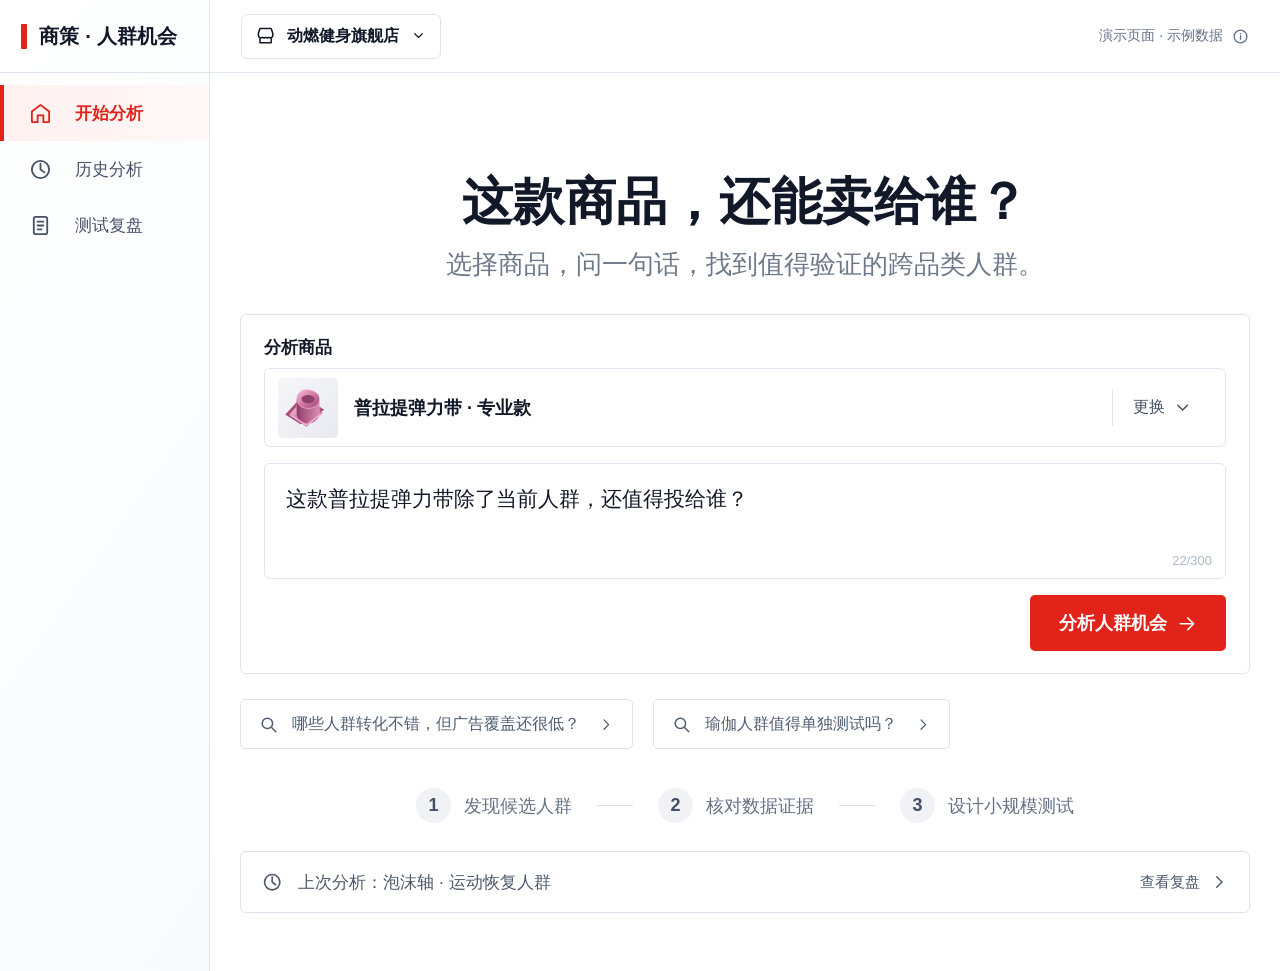
==== index.html @ 0a6a5dc6 "Add standalone Fitness Audience Agent prototype" ====
<!doctype html>
<html lang="zh-CN">
<head>
  <meta charset="UTF-8">
  <meta name="viewport" content="width=device-width, initial-scale=1">
  <title>商策 · 人群机会｜展示原型</title>
  <style>
    :root { --red:#e2231a; --red-soft:#fff0ef; --ink:#111827; --muted:#617086; --line:#dfe5ee; --pale:#f5f8fc; --blue:#1477f8; --side:#fafbfd; }
    * { box-sizing:border-box; }
    body { margin:0; color:var(--ink); background:#fff; font-family:-apple-system,BlinkMacSystemFont,"PingFang SC","Microsoft YaHei","Noto Sans CJK SC",sans-serif; -webkit-font-smoothing:antialiased; }
    button, textarea { font:inherit; }
    button { cursor:pointer; }
    button:focus-visible, textarea:focus-visible, summary:focus-visible { outline:3px solid #8bb7ff; outline-offset:3px; }
    svg { width:1.2em; height:1.2em; fill:none; stroke:currentColor; stroke-width:1.9; stroke-linecap:round; stroke-linejoin:round; flex:none; }
    .app { min-height:100vh; display:grid; grid-template-columns:210px minmax(0,1fr); }
    .sidebar { background:linear-gradient(125deg,#fff 0%,#f8fbfd 95%); border-right:1px solid var(--line); }
    .brand { height:73px; padding:23px 21px; display:flex; align-items:center; gap:12px; font-weight:800; font-size:20px; letter-spacing:.01em; border-bottom:1px solid var(--line); white-space:nowrap; }
    .brand::before { content:""; width:6px; height:25px; border-radius:1px; background:var(--red); }
    .side-nav { padding-top:12px; }
    .nav-item { width:100%; height:56px; padding:0 29px; border:0; background:transparent; color:#465268; display:flex; align-items:center; gap:23px; text-align:left; font-size:17px; }
    .nav-item:hover { background:#f4f6fa; }
    .nav-item.active { color:var(--red); background:linear-gradient(90deg,#fff1f0,#fff8f8); border-left:4px solid var(--red); padding-left:25px; font-weight:700; }
    .nav-item svg { width:23px; height:23px; }
    .workspace { min-width:0; }
    .topbar { height:73px; border-bottom:1px solid var(--line); display:flex; align-items:center; justify-content:space-between; padding:0 31px; gap:16px; }
    .store { min-height:45px; padding:0 14px; border:1px solid var(--line); border-radius:6px; display:flex; align-items:center; gap:12px; font-weight:650; background:#fff; white-space:nowrap; }
    .store svg:last-child { width:15px; }
    .demo-label { color:#657287; font-size:14px; white-space:nowrap; display:flex; align-items:center; gap:9px; }
    .demo-label svg { width:17px; height:17px; }
    .main { max-width:1283px; margin:auto; padding:0 30px 28px; }
    .entry { max-width:1072px; margin:0 auto; padding-top:98px; }
    .entry-title { margin:0; text-align:center; font-size:clamp(38px,4vw,64px); line-height:1.2; letter-spacing:.01em; font-weight:800; }
    .entry-subtitle { text-align:center; font-size:clamp(18px,2vw,28px); color:#6d7889; margin:15px 0 32px; }
    .ask-card, .panel, .question-bar, .summary, .history-row { border:1px solid var(--line); border-radius:6px; background:#fff; box-shadow:0 0 0 1px rgba(246,248,251,.35); }
    .ask-card { padding:21px 23px 22px; }
    .field-label { font-size:17px; font-weight:700; display:block; margin-bottom:9px; }
    .product-row { min-height:79px; padding:8px 13px; display:flex; align-items:center; gap:16px; border:1px solid var(--line); border-radius:6px; font-size:18px; font-weight:700; }
    .product-thumb { display:grid; place-items:center; width:60px; height:60px; border-radius:5px; background:linear-gradient(140deg,#f7f7fa,#e7e9ee); flex:none; overflow:hidden; }
    .product-thumb svg { width:52px; height:52px; stroke:none; }
    .product-row .product-name { flex:1; }
    .change-product { color:#465266; border:0; border-left:1px solid var(--line); background:#fff; min-width:100px; height:37px; display:flex; align-items:center; justify-content:center; gap:8px; font-size:16px; font-weight:500; }
    .question-wrap { margin-top:16px; border:1px solid var(--line); border-radius:6px; height:116px; position:relative; }
    .question { width:100%; height:100%; padding:19px 21px 32px; resize:none; border:0; background:transparent; outline:0; color:var(--ink); font-size:21px; line-height:1.5; }
    .question-count { position:absolute; right:13px; bottom:10px; color:#aeb9c7; font-size:13px; }
    .ask-actions { display:flex; justify-content:flex-end; margin-top:16px; }
    .primary { min-height:56px; padding:0 29px; border:0; border-radius:5px; color:#fff; background:var(--red); font-size:18px; font-weight:700; display:inline-flex; align-items:center; justify-content:center; gap:10px; }
    .primary:hover { background:#c91d15; }
    .primary svg { width:20px; }
    .suggestions { display:flex; gap:20px; margin-top:25px; flex-wrap:wrap; }
    .suggestion { min-height:50px; padding:0 18px; border:1px solid var(--line); border-radius:5px; background:#fff; display:inline-flex; align-items:center; gap:14px; color:#4f5d72; font-size:16px; }
    .suggestion:hover, .text-link:hover { color:var(--red); }
    .suggestion svg:last-child { margin-left:4px; width:16px; }
    .steps { margin:39px auto 28px; display:flex; justify-content:center; align-items:center; gap:25px; color:#657184; font-size:18px; }
    .step { display:flex; align-items:center; gap:13px; white-space:nowrap; }
    .step span { display:grid; place-items:center; width:35px; height:35px; border-radius:50%; background:#f0f2f6; color:#445065; font-weight:700; }
    .step-line { width:36px; height:1px; background:#dce2eb; }
    .history-row { width:100%; min-height:62px; padding:0 21px; display:flex; align-items:center; gap:16px; color:#4d596a; font-size:17px; text-align:left; }
    .history-row .history-end { margin-left:auto; display:flex; align-items:center; gap:10px; font-size:15px; }
    .history-row:hover { border-color:#b9c7da; }
    .notice { margin:12px 0 0; color:#778294; font-size:13px; min-height:18px; }
    .result { padding-top:25px; }
    .breadcrumb { color:#687489; font-size:16px; margin-bottom:18px; }
    .breadcrumb strong { color:#273244; font-weight:650; }
    .question-bar { padding:8px 14px; min-height:71px; display:flex; align-items:center; gap:17px; font-size:18px; }
    .question-bar .product-thumb { width:58px; height:54px; }
    .question-bar .bar-text { flex:1; }
    .text-link { color:var(--blue); border:0; background:none; padding:0; font-size:16px; white-space:nowrap; }
    .question-bar .text-link { border-left:1px solid var(--line); padding:8px 16px 8px 30px; }
    .summary { margin-top:20px; padding:21px 22px 17px; }
    .pill { display:inline-block; padding:5px 11px; border-radius:7px; background:#f2f7fa; color:#1596be; font-size:15px; font-weight:700; }
    .summary h1 { font-size:47px; margin:13px 0 6px; line-height:1.25; letter-spacing:.01em; }
    .summary-lead { margin:0; color:#66748a; font-size:23px; line-height:1.5; }
    .metrics { display:grid; grid-template-columns:repeat(4,1fr); margin:22px 0 14px; }
    .metric { text-align:center; border-right:1px solid var(--line); }
    .metric:last-child { border-right:0; }
    .metric-label { color:#657389; font-size:16px; }
    .metric-value { margin-top:3px; font-size:35px; font-weight:750; line-height:1.28; }
    .data-foot { margin:0; color:#778497; font-size:15px; }
    .tabs { display:flex; gap:13px; border-bottom:1px solid var(--line); margin-top:18px; overflow-x:auto; }
    .tab { min-width:117px; border:0; border-bottom:2px solid transparent; background:transparent; padding:14px 18px 12px; color:#566378; font-size:17px; white-space:nowrap; }
    .tab[aria-selected="true"] { color:var(--red); border-bottom-color:var(--red); font-weight:700; }
    .tab:hover { color:var(--red); }
    .tab-content { padding-top:21px; }
    .evidence-grid { display:grid; grid-template-columns:minmax(0,1.8fr) minmax(320px,1fr); gap:14px; }
    .panel { padding:19px 22px; }
    .panel h2 { font-size:22px; margin:0 0 13px; line-height:1.3; }
    .evidence-list { margin:0; padding:0; list-style:none; }
    .evidence-list li { display:grid; grid-template-columns:37px minmax(0,1fr) auto; align-items:center; gap:17px; min-height:55px; border-bottom:1px solid var(--line); font-size:16px; }
    .evidence-list li:last-child { border-bottom:0; }
    .evidence-list li .num { width:34px; height:34px; border-radius:50%; background:#eef1f6; display:grid; place-items:center; font-weight:650; }
    .evidence-list li .source { color:#66748a; font-size:14px; white-space:nowrap; }
    .evidence-list strong { font-weight:750; }
    .details { margin-top:7px; }
    .details summary { width:max-content; color:var(--blue); cursor:pointer; font-size:15px; list-style:none; }
    .details summary::-webkit-details-marker { display:none; }
    .details p { margin:10px 0 0; color:#66748a; font-size:14px; line-height:1.6; }
    .next-title { font-size:19px; font-weight:750; margin:7px 0 8px; }
    .next-meta { color:#647086; margin:0 0 18px; font-size:16px; }
    .note { color:#728095; display:flex; align-items:flex-start; gap:10px; font-size:14px; line-height:1.5; }
    .note svg { width:18px; height:18px; margin-top:1px; }
    .next .primary { width:100%; min-height:54px; margin-top:17px; font-size:17px; }
    .bottom-link { margin-top:18px; width:100%; padding:0 22px; min-height:55px; border:1px solid var(--line); border-radius:5px; background:#fff; display:flex; align-items:center; gap:16px; font-size:16px; color:#3c485b; text-align:left; }
    .bottom-link .text-link { margin-left:auto; }
    .relation-panel { padding:19px 22px 22px; }
    .relation-panel h2 { margin-bottom:8px; }
    .relation-map { display:grid; grid-template-columns:1fr 64px 1.04fr 74px 1fr 1.05fr; align-items:center; gap:0; min-height:257px; }
    .node { min-height:72px; padding:12px; background:linear-gradient(145deg,#f5f8fd,#eef2f8); border:1px solid #e1e7f0; border-radius:8px; display:flex; align-items:center; justify-content:center; gap:13px; text-align:center; font-size:17px; font-weight:700; white-space:nowrap; }
    .node .product-thumb { width:45px; height:45px; }
    .node .product-thumb svg { width:40px; height:40px; }
    .node svg { width:27px; height:27px; }
    .connector { height:2px; background:#c6cfdd; }
    .branch-lines { width:100%; height:210px; overflow:visible; }
    .branch-lines path { fill:none; stroke:#bfc9d8; stroke-width:1.8; }
    .branch-lines path.highlight { stroke:var(--red); stroke-width:2.4; }
    .interest-stack { display:grid; gap:16px; }
    .interest-stack .node { min-height:68px; }
    .interest-stack .node.highlight { background:#fff0ef; color:#bd1c18; border-color:#ffd3d0; }
    .interest-detail { align-self:start; margin:8px 0 0 23px; border:1px solid #ffb5b0; color:#222c3b; border-radius:7px; padding:12px 15px; line-height:1.5; font-size:15px; }
    .interest-detail strong { color:var(--red); }
    .relation-bottom { display:flex; justify-content:space-between; align-items:end; gap:20px; flex-wrap:wrap; }
    .relation-bottom .note { margin-bottom:12px; }
    .relation-bottom .data-foot { white-space:nowrap; }
    .comparison-panel h2 { font-size:24px; margin-bottom:5px; }
    .comparison-intro { color:#66748a; margin:0 0 17px; font-size:16px; }
    .scroll-hint { display:none; }
    .table-scroll { overflow-x:auto; }
    table { width:100%; border-collapse:separate; border-spacing:0; table-layout:fixed; border:1px solid var(--line); border-radius:7px; overflow:hidden; font-size:16px; }
    th,td { padding:14px 15px; border-right:1px solid #e9edf3; border-bottom:1px solid #e9edf3; text-align:center; white-space:nowrap; }
    th:last-child,td:last-child { border-right:0; }
    tr:last-child td { border-bottom:0; }
    th { background:#f2f6fa; color:#5e6b7e; font-weight:650; }
    th:first-child,td:first-child { text-align:left; padding-left:21px; }
    tr.priority { background:#fff0f0; }
    tr.priority td:first-child { border-left:5px solid var(--red); padding-left:16px; font-weight:750; }
    .priority td:last-child { color:var(--red); font-weight:750; }
    .conclusion { background:#f3f7fb; padding:15px 20px; margin-top:19px; border-radius:5px; display:flex; align-items:center; justify-content:space-between; gap:18px; font-size:17px; font-weight:650; }
    .comparison-panel .data-foot { margin-top:12px; }
    .review-grid { display:grid; grid-template-columns:minmax(0,1.48fr) minmax(330px,1fr); gap:15px; }
    .review-grid .panel { padding:18px 22px; }
    .review-grid h2 { font-size:21px; margin-bottom:12px; }
    .test-list { margin:0; }
    .test-row { display:grid; grid-template-columns:29px 1fr 1.1fr; align-items:center; gap:18px; min-height:38px; border-bottom:1px solid var(--line); font-size:16px; }
    .test-row svg { width:20px; height:20px; color:#3e5476; }
    .test-row dt { color:#657389; }
    .test-row dd { margin:0; }
    .test-actions { display:flex; align-items:center; gap:25px; margin-top:12px; }
    .test-actions .primary { min-height:40px; width:50%; font-size:16px; }
    .review-status { background:#f4f8fc; border-radius:5px; padding:9px 13px; font-weight:650; font-size:15px; }
    .review-line { display:flex; justify-content:space-between; border-bottom:1px solid var(--line); padding:9px 14px; font-size:15px; color:#617087; }
    .review-line strong { color:#161d2a; font-weight:650; }
    .review-decision { background:#f0f5fd; color:#52627a; padding:9px 13px; margin-top:8px; font-size:14px; border-radius:4px; }
    .feedback { border-top:1px solid var(--line); padding-top:13px; margin-top:13px; display:flex; align-items:center; gap:9px; justify-content:space-between; font-size:14px; }
    .feedback button { background:#fff; border:1px solid var(--line); border-radius:5px; padding:7px 10px; color:#607087; display:inline-flex; align-items:center; gap:6px; white-space:nowrap; }
    .feedback button.selected { color:var(--red); border-color:#ffb2ad; background:#fff5f4; }
    .feedback svg { width:16px; }
    .loop { display:flex; justify-content:center; align-items:center; gap:17px; margin:12px 0 0; color:#7a8798; font-size:14px; }
    .loop span { display:flex; align-items:center; gap:7px; white-space:nowrap; }
    .loop b { width:24px; height:24px; display:grid; place-items:center; background:#b9c2d0; color:white; border-radius:50%; font-size:12px; }
    .loop svg { width:16px; }
    .result[data-active-tab="relation"] .summary .metrics, .result[data-active-tab="relation"] .summary .data-foot, .result[data-active-tab="comparison"] .summary .metrics, .result[data-active-tab="comparison"] .summary .data-foot { display:none; }
    .toast { position:fixed; bottom:24px; left:50%; transform:translateX(-50%); background:#263347; color:#fff; padding:10px 18px; border-radius:5px; font-size:14px; box-shadow:0 8px 24px #14203724; z-index:10; }
    [hidden] { display:none!important; }
    @media (max-width:1100px) {
      .relation-map { grid-template-columns:1fr 38px 1fr 45px 1fr; }
      .interest-detail { grid-column:5; margin:8px 0 0; }
      .relation-map .interest-stack { grid-column:5; }
      .relation-map { min-height:275px; }
      .evidence-grid,.review-grid { grid-template-columns:1fr; }
    }
    @media (max-width:750px) {
      .app { display:block; }
      .sidebar { border-right:0; border-bottom:1px solid var(--line); }
      .brand { height:53px; padding:13px 18px; font-size:17px; border-bottom:0; }
      .brand::before { height:20px; }
      .side-nav { padding:0 10px 8px; display:flex; gap:4px; }
      .nav-item { height:39px; padding:0 10px; gap:7px; justify-content:center; font-size:13px; border-radius:5px; }
      .nav-item.active { border-left:0; border-bottom:2px solid var(--red); padding:0 10px; }
      .nav-item svg { width:17px; height:17px; }
      .topbar { height:56px; padding:0 17px; }
      .store { min-height:36px; padding:0 9px; gap:6px; font-size:12px; }
      .store svg { width:16px; }
      .demo-label { font-size:11px; }
      .demo-label svg { display:none; }
      .main { padding:0 16px 28px; }
      .entry { padding-top:57px; }
      .entry-title { font-size:36px; }
      .entry-subtitle { font-size:17px; margin:12px 0 26px; }
      .ask-card { padding:15px; }
      .field-label { font-size:15px; }
      .product-row { min-height:65px; font-size:15px; gap:10px; }
      .product-thumb { width:46px; height:46px; }
      .product-thumb svg { width:41px; height:41px; }
      .change-product { min-width:60px; width:60px; font-size:13px; white-space:nowrap; }
      .question-wrap { height:106px; }
      .question { padding:13px 12px 26px; font-size:16px; }
      .primary { min-height:48px; font-size:16px; }
      .suggestions { gap:9px; margin-top:17px; }
      .suggestion { width:100%; justify-content:space-between; min-height:43px; font-size:14px; }
      .steps { display:grid; grid-template-columns:repeat(3,1fr); gap:6px; margin:27px auto; font-size:12px; }
      .step { flex-direction:column; gap:5px; text-align:center; }
      .step span { width:23px; height:23px; }
      .step-line { display:none; }
      .history-row { font-size:13px; padding:0 11px; gap:8px; }
      .history-row .history-end { font-size:12px; }
      .result { padding-top:18px; }
      .breadcrumb { font-size:13px; }
      .question-bar { min-height:64px; padding:6px 9px; gap:9px; font-size:14px; }
      .question-bar .product-thumb { width:42px; height:42px; }
      .question-bar .text-link { padding:6px 3px 6px 9px; font-size:12px; }
      .summary { padding:17px 15px; }
      .summary h1 { font-size:32px; }
      .summary-lead { font-size:15px; }
      .metrics { grid-template-columns:repeat(2,1fr); row-gap:16px; }
      .metric:nth-child(2) { border-right:0; }
      .metric-value { font-size:28px; }
      .metric-label { font-size:13px; }
      .data-foot { font-size:12px; }
      .tabs { gap:0; }
      .tab { min-width:90px; font-size:14px; padding:12px 10px; }
      .panel { padding:16px; }
      .panel h2 { font-size:19px; }
      .evidence-list li { grid-template-columns:30px minmax(0,1fr); gap:8px; font-size:14px; padding:8px 0; }
      .evidence-list li .source { grid-column:2; margin-top:-8px; }
      .evidence-list li .num { width:28px; height:28px; }
      .bottom-link { font-size:13px; padding:0 11px; gap:7px; }
      .bottom-link .text-link { font-size:12px; }
      .relation-map { display:flex; flex-direction:column; gap:10px; padding:16px 0; min-height:0; }
      .relation-map .connector { width:2px; height:20px; }
      .branch-lines { display:none; }
      .relation-map .node { width:100%; font-size:15px; min-height:55px; }
      .interest-stack { width:100%; gap:7px; }
      .interest-detail { width:100%; margin:0; font-size:13px; }
      .relation-bottom { display:block; }
      .relation-bottom .data-foot { margin-top:9px; }
      .scroll-hint { display:block; color:#6c7b91; font-size:12px; margin:0 0 8px; }
      table { min-width:670px; font-size:13px; }
      th,td { padding:11px 8px; }
      .conclusion { display:block; font-size:14px; }
      .conclusion .text-link { display:block; margin-top:10px; }
      .test-row { grid-template-columns:22px 1fr 1.15fr; gap:7px; font-size:13px; }
      .test-actions { gap:10px; }
      .test-actions .primary { width:auto; flex:1; font-size:14px; }
      .feedback { flex-wrap:wrap; justify-content:flex-start; }
      .loop { gap:4px; font-size:11px; flex-wrap:wrap; }
      .loop b { width:18px; height:18px; }
    }
  </style>
</head>
<body>
  <svg aria-hidden="true" style="position:absolute;width:0;height:0;overflow:hidden">
    <symbol id="i-home" viewBox="0 0 24 24"><path d="m3 10 9-7 9 7v10a1 1 0 0 1-1 1h-5v-7H9v7H4a1 1 0 0 1-1-1z"/></symbol>
    <symbol id="i-clock" viewBox="0 0 24 24"><circle cx="12" cy="12" r="9"/><path d="M12 6v6l4 3"/></symbol>
    <symbol id="i-file" viewBox="0 0 24 24"><rect x="5" y="3" width="14" height="18" rx="2"/><path d="M9 8h6M9 12h6M9 16h4"/></symbol>
    <symbol id="i-store" viewBox="0 0 24 24"><path d="M3 9 5 3h14l2 6v3a3 3 0 0 1-5 2 3 3 0 0 1-4 0 3 3 0 0 1-4 0 3 3 0 0 1-5-2zM5 15v6h14v-6"/></symbol>
    <symbol id="i-chevron" viewBox="0 0 24 24"><path d="m6 9 6 6 6-6"/></symbol>
    <symbol id="i-right" viewBox="0 0 24 24"><path d="M4 12h16m-7-7 7 7-7 7"/></symbol>
    <symbol id="i-angle" viewBox="0 0 24 24"><path d="m9 5 7 7-7 7"/></symbol>
    <symbol id="i-search" viewBox="0 0 24 24"><circle cx="10.5" cy="10.5" r="6.5"/><path d="m16 16 5 5"/></symbol>
    <symbol id="i-info" viewBox="0 0 24 24"><circle cx="12" cy="12" r="9"/><path d="M12 11v5m0-8h.01"/></symbol>
    <symbol id="i-users" viewBox="0 0 24 24"><circle cx="9" cy="7" r="3"/><path d="M2 20v-2a6 6 0 0 1 12 0v2M17 4a3 3 0 0 1 0 6m3 10v-2a5 5 0 0 0-4-5"/></symbol>
    <symbol id="i-dumbbell" viewBox="0 0 24 24"><path d="M3 9v6m3-9v12m12-12v12m3-9v6M6 12h12"/></symbol>
    <symbol id="i-calendar" viewBox="0 0 24 24"><rect x="3" y="5" width="18" height="16" rx="2"/><path d="M7 3v4m10-4v4M3 10h18"/></symbol>
    <symbol id="i-thumb" viewBox="0 0 24 24"><path d="M7 10v11H3V10zm0 0 5-7a2 2 0 0 1 2 2l-1 4h6a2 2 0 0 1 2 2l-1 8a2 2 0 0 1-2 2H7"/></symbol>
    <symbol id="i-house" viewBox="0 0 24 24"><path d="m3 10 9-7 9 7v10h-6v-7H9v7H3z"/></symbol>
    <symbol id="i-flower" viewBox="0 0 24 24"><path d="M12 20c-5 0-8-3-8-7 3 0 6 1 8 4 2-3 5-4 8-4 0 4-3 7-8 7Zm0-3c-3-2-4-5-4-9 2 1 3 2 4 4 1-2 2-3 4-4 0 4-1 7-4 9ZM12 4c-1 2-2 3-2 6m2-6c1 2 2 3 2 6"/></symbol>
    <symbol id="i-band" viewBox="0 0 64 64"><defs><linearGradient id="band-a" x1="0" x2="1" y1="0" y2="1"><stop stop-color="#f6bfd8"/><stop offset=".56" stop-color="#ce729e"/><stop offset="1" stop-color="#9f4875"/></linearGradient><linearGradient id="band-b" x1="0" x2="1"><stop stop-color="#8e3c68"/><stop offset="1" stop-color="#dd8db4"/></linearGradient></defs><path fill="#a84f7b" d="M18 25 4 40l19 12 29-18-16-10z"/><path fill="url(#band-a)" d="M9 40 19 29 50 37 30 55z"/><path fill="#f4b1d1" d="M18 22c0-7 5-13 12-13 9 0 16 5 16 12v18c0 7-7 12-15 12s-13-6-13-13z"/><path fill="url(#band-b)" d="M18 21v18c0 7 6 12 14 12 7 0 14-5 14-12V21c0 7-6 12-14 12-8 0-14-5-14-12z"/><ellipse cx="32" cy="21" rx="14" ry="11" fill="url(#band-a)"/><ellipse cx="32" cy="21" rx="8" ry="5" fill="#8d426c"/><path d="M11 41 30 53l19-14" fill="none" stroke="#ecadd1" stroke-width="2"/></symbol>
  </svg>
  <div class="app">
    <aside class="sidebar" aria-label="主导航">
      <div class="brand">商策 · 人群机会</div>
      <nav class="side-nav">
        <button class="nav-item active" data-nav="entry"><svg><use href="#i-home"/></svg>开始分析</button>
        <button class="nav-item" data-nav="history"><svg><use href="#i-clock"/></svg>历史分析</button>
        <button class="nav-item" data-nav="review"><svg><use href="#i-file"/></svg>测试复盘</button>
      </nav>
    </aside>
    <div class="workspace">
      <header class="topbar">
        <div class="store"><svg><use href="#i-store"/></svg>动燃健身旗舰店<svg><use href="#i-chevron"/></svg></div>
        <div class="demo-label">演示页面 · 示例数据 <svg><use href="#i-info"/></svg></div>
      </header>
      <main class="main">
        <section id="entry" class="entry" aria-labelledby="entry-title">
          <h1 id="entry-title" class="entry-title">这款商品，还能卖给谁？</h1>
          <p class="entry-subtitle">选择商品，问一句话，找到值得验证的跨品类人群。</p>
          <div class="ask-card">
            <label class="field-label" for="question">分析商品</label>
            <div class="product-row">
              <div class="product-thumb" aria-hidden="true"><svg><use href="#i-band"/></svg></div>
              <span class="product-name">普拉提弹力带 · 专业款</span>
              <button class="change-product" id="change-product" aria-label="更换分析商品">更换<svg><use href="#i-chevron"/></svg></button>
            </div>
            <div class="question-wrap">
              <textarea id="question" class="question" maxlength="300" aria-label="输入经营问题">这款普拉提弹力带除了当前人群，还值得投给谁？</textarea>
              <span class="question-count" id="question-count">23/300</span>
            </div>
            <div class="ask-actions"><button class="primary" id="analyze">分析人群机会 <svg><use href="#i-right"/></svg></button></div>
          </div>
          <div class="suggestions" aria-label="推荐提问">
            <button class="suggestion" data-question="哪些人群转化不错，但广告覆盖还很低？"><svg><use href="#i-search"/></svg>哪些人群转化不错，但广告覆盖还很低？<svg><use href="#i-angle"/></svg></button>
            <button class="suggestion" data-question="瑜伽人群值得单独测试吗？"><svg><use href="#i-search"/></svg>瑜伽人群值得单独测试吗？<svg><use href="#i-angle"/></svg></button>
          </div>
          <div class="steps" aria-label="分析流程"><div class="step"><span>1</span>发现候选人群</div><i class="step-line"></i><div class="step"><span>2</span>核对数据证据</div><i class="step-line"></i><div class="step"><span>3</span>设计小规模测试</div></div>
          <button class="history-row" id="recent"><svg><use href="#i-clock"/></svg><span>上次分析：泡沫轴 · 运动恢复人群</span><span class="history-end">查看复盘 <svg><use href="#i-angle"/></svg></span></button>
          <p class="notice" id="entry-notice" aria-live="polite"></p>
        </section>
        <section id="result" class="result" aria-label="人群机会分析结果" hidden>
          <div class="breadcrumb">分析结果&nbsp; / &nbsp;<strong>普拉提弹力带 · 专业款</strong></div>
          <div class="question-bar">
            <div class="product-thumb" aria-hidden="true"><svg><use href="#i-band"/></svg></div>
            <span class="bar-text" id="asked-question">这款普拉提弹力带除了当前人群，还值得投给谁？</span>
            <button class="text-link" id="ask-again">重新提问</button>
          </div>
          <section class="summary" aria-labelledby="result-title">
            <span class="pill">优先验证的人群</span>
            <h1 id="result-title">瑜伽高兴趣人群</h1>
            <p class="summary-lead">历史转化接近普拉提核心人群，当前广告覆盖较低。适合开展独立的小规模测试。</p>
            <div class="metrics" aria-label="瑜伽高兴趣人群关键指标">
              <div class="metric"><div class="metric-label">当前曝光</div><div class="metric-value">8%</div></div>
              <div class="metric"><div class="metric-label">历史 CVR</div><div class="metric-value">5.4%</div></div>
              <div class="metric"><div class="metric-label">CAC</div><div class="metric-value">¥48</div></div>
              <div class="metric"><div class="metric-label">ROAS</div><div class="metric-value">4.2</div></div>
            </div>
            <p class="data-foot">近30天 · 店铺授权数据 · 演示口径</p>
          </section>
          <div class="tabs" role="tablist" aria-label="分析维度">
            <button class="tab" id="tab-evidence" data-tab="evidence" role="tab" aria-controls="panel-evidence" aria-selected="true">推荐依据</button>
            <button class="tab" id="tab-relation" data-tab="relation" role="tab" aria-controls="panel-relation" aria-selected="false">跨品类关系</button>
            <button class="tab" id="tab-comparison" data-tab="comparison" role="tab" aria-controls="panel-comparison" aria-selected="false">人群对比</button>
            <button class="tab" id="tab-review" data-tab="review" role="tab" aria-controls="panel-review" aria-selected="false">测试与复盘</button>
          </div>
          <div class="tab-content">
            <section id="panel-evidence" role="tabpanel" aria-labelledby="tab-evidence">
              <div class="evidence-grid">
                <article class="panel">
                  <h2>为什么推荐</h2>
                  <ol class="evidence-list">
                    <li><span class="num">1</span><span>购买该商品的用户中，<strong>31%</strong> 同时具有瑜伽兴趣</span><span class="source">脱敏兴趣标签</span></li>
                    <li><span class="num">2</span><span>瑜伽人群的商品相关浏览率高于店铺均值 <strong>23%</strong></span><span class="source">商品行为</span></li>
                    <li><span class="num">3</span><span>历史 CVR 为 <strong>5.4%</strong>，接近核心人群的 6.2%</span><span class="source">广告历史</span></li>
                  </ol>
                  <details class="details"><summary>查看统计口径与样本量　›</summary><p>本页面为教学展示，所有数值均为示例，未接入真实店铺。真实方案需展示各人群去重人数、曝光/点击/成交样本量、归因窗口及指标定义；样本不足时不输出确定性判断。</p></details>
                </article>
                <article class="panel next">
                  <h2>下一步</h2>
                  <div class="next-title">建议独立测试瑜伽高兴趣人群</div>
                  <p class="next-meta">小预算 · 7天 · 重点看 CVR / CAC / ROAS</p>
                  <div class="note"><svg><use href="#i-info"/></svg>历史数据只能形成测试假设，结果需投放验证。</div>
                  <button class="primary" data-open-tab="review">查看测试建议 <svg><use href="#i-right"/></svg></button>
                </article>
              </div>
              <button class="bottom-link" data-open-tab="comparison"><svg><use href="#i-users"/></svg>还有 2 个候选人群可对比 <span class="text-link">查看人群对比　›</span></button>
            </section>
            <section id="panel-relation" role="tabpanel" aria-labelledby="tab-relation" hidden>
              <article class="panel relation-panel">
                <h2>跨品类兴趣关系</h2>
                <div class="relation-map" aria-label="普拉提弹力带购买人群还与瑜伽、运动恢复和家庭训练兴趣存在交叉">
                  <div class="node"><span class="product-thumb" aria-hidden="true"><svg><use href="#i-band"/></svg></span>普拉提弹力带</div>
                  <div class="connector"></div>
                  <div class="node"><svg><use href="#i-users"/></svg>该商品购买人群</div>
                  <svg class="branch-lines" viewBox="0 0 74 210" preserveAspectRatio="none" aria-hidden="true"><path class="highlight" d="M0 105 C55 105 17 29 74 29"/><path d="M0 105 H74"/><path d="M0 105 C55 105 17 181 74 181"/></svg>
                  <div class="interest-stack">
                    <div class="node highlight"><svg><use href="#i-flower"/></svg>瑜伽兴趣</div>
                    <div class="node"><svg><use href="#i-dumbbell"/></svg>运动恢复</div>
                    <div class="node"><svg><use href="#i-house"/></svg>家庭训练</div>
                  </div>
                  <div class="interest-detail">购买该商品的用户中，<strong>31%</strong> 同时具有瑜伽兴趣。</div>
                </div>
                <div class="relation-bottom"><div><div class="note"><svg><use href="#i-info"/></svg>兴趣关系来自同一人群的聚合行为重合；不代表因果或确定购买意愿。</div><button class="text-link" data-open-tab="comparison">接着比较这些人群的投放表现　→</button></div><p class="data-foot">近30天 · 脱敏聚合数据 · 演示数据</p></div>
              </article>
            </section>
            <section id="panel-comparison" role="tabpanel" aria-labelledby="tab-comparison" hidden>
              <article class="panel comparison-panel">
                <h2>候选人群投放表现对比</h2>
                <p class="comparison-intro">同一商品 · 近30天 · 按相同指标口径比较；历史表现用于形成测试假设。</p>
                <p class="scroll-hint">左右滑动查看 CAC、ROAS 与判断　→</p>
                <div class="table-scroll"><table><thead><tr><th scope="col">人群</th><th scope="col">当前曝光占比</th><th scope="col">历史 CVR</th><th scope="col">CAC</th><th scope="col">ROAS</th><th scope="col">判断</th></tr></thead><tbody><tr><td>普拉提核心</td><td>42%</td><td>6.2%</td><td>¥42</td><td>4.8</td><td>基准</td></tr><tr class="priority"><td>瑜伽高兴趣</td><td>8%</td><td>5.4%</td><td>¥48</td><td>4.2</td><td>优先测试</td></tr><tr><td>家庭训练</td><td>11%</td><td>4.6%</td><td>¥57</td><td>3.5</td><td>继续观察</td></tr><tr><td>泛健身</td><td>29%</td><td>2.1%</td><td>¥96</td><td>2.0</td><td>暂不推荐</td></tr></tbody></table></div>
                <div class="conclusion"><span>瑜伽高兴趣人群转化接近核心人群，曝光覆盖明显更低，适合用小预算验证。</span><button class="text-link" data-open-tab="review">查看测试建议　→</button></div>
                <p class="data-foot">演示数据；实际判断需查看样本量、归因窗口与指标口径。</p>
              </article>
            </section>
            <section id="panel-review" role="tabpanel" aria-labelledby="tab-review" hidden>
              <div class="review-grid">
                <article class="panel">
                  <h2>本次建议：先做小规模测试</h2>
                  <dl class="test-list">
                    <div class="test-row"><svg><use href="#i-users"/></svg><dt>测试人群</dt><dd>瑜伽高兴趣</dd></div>
                    <div class="test-row"><svg><use href="#i-info"/></svg><dt>建议预算</dt><dd>8%（演示值）</dd></div>
                    <div class="test-row"><svg><use href="#i-calendar"/></svg><dt>测试周期</dt><dd>7 天</dd></div>
                    <div class="test-row"><svg><use href="#i-file"/></svg><dt>重点观察</dt><dd>CVR、CAC、ROAS</dd></div>
                  </dl>
                  <div class="note" style="margin-top:11px"><svg><use href="#i-info"/></svg>建议基于历史关联与表现，需由商家确认后在广告平台执行。</div>
                  <div class="test-actions"><button class="primary" id="save-plan">保存测试方案</button><button class="text-link" id="dismiss-plan">暂不采纳</button></div>
                </article>
                <article class="panel">
                  <h2>历史测试复盘</h2>
                  <div class="review-status">运动恢复人群 · 测试已完成（演示）</div>
                  <div class="review-line"><span>核心人群 ROAS</span><strong>4.1</strong></div>
                  <div class="review-line"><span>测试人群 ROAS</span><strong>3.9</strong></div>
                  <div class="review-decision">保留为第二梯队扩量人群，下一轮继续观察。</div>
                  <div class="feedback"><span>这次建议有帮助吗？</span><button data-feedback="yes"><svg><use href="#i-thumb"/></svg>有帮助</button><button data-feedback="no"><svg style="transform:rotate(180deg)"><use href="#i-thumb"/></svg>需改进</button></div>
                </article>
              </div>
              <div class="loop" aria-label="闭环步骤"><span><b>1</b>发现机会</span><svg><use href="#i-right"/></svg><span><b>2</b>独立测试</span><svg><use href="#i-right"/></svg><span><b>3</b>营销复盘</span><svg><use href="#i-right"/></svg><span><b>4</b>更新判断</span></div>
            </section>
          </div>
        </section>
      </main>
    </div>
  </div>
  <div id="toast" class="toast" role="status" hidden></div>
  <script>
    const entry = document.getElementById('entry');
    const result = document.getElementById('result');
    const question = document.getElementById('question');
    const count = document.getElementById('question-count');
    const toast = document.getElementById('toast');
    let toastTimer;
    function announce(message) {
      toast.textContent = message;
      toast.hidden = false;
      clearTimeout(toastTimer);
      toastTimer = setTimeout(() => { toast.hidden = true; }, 3500);
    }
    function showEntry(focusQuestion = false) {
      entry.hidden = false; result.hidden = true;
      document.querySelectorAll('.nav-item').forEach(button => button.classList.toggle('active', button.dataset.nav === 'entry'));
      window.scrollTo(0, 0);
      if (focusQuestion) question.focus();
    }
    function showResult(tab = 'evidence') {
      if (!question.value.trim()) { question.focus(); announce('先输入一个经营问题'); return; }
      document.getElementById('asked-question').textContent = question.value.trim();
      entry.hidden = true; result.hidden = false;
      document.querySelectorAll('.nav-item').forEach(button => button.classList.toggle('active', button.dataset.nav === (tab === 'review' ? 'review' : 'entry')));
      selectTab(tab); window.scrollTo(0, 0);
    }
    function selectTab(name) {
      result.dataset.activeTab = name;
      document.querySelectorAll('.tab').forEach(button => {
        const selected = button.dataset.tab === name;
        button.setAttribute('aria-selected', String(selected));
        button.tabIndex = selected ? 0 : -1;
      });
      document.querySelectorAll('[role="tabpanel"]').forEach(panel => { panel.hidden = panel.id !== 'panel-' + name; });
    }
    question.addEventListener('input', () => { count.textContent = [...question.value].length + '/300'; });
    count.textContent = [...question.value].length + '/300';
    document.getElementById('analyze').addEventListener('click', () => showResult());
    document.getElementById('ask-again').addEventListener('click', () => showEntry(true));
    document.getElementById('change-product').addEventListener('click', () => announce('当前展示原型仅配置“普拉提弹力带 · 专业款”'));
    document.querySelectorAll('.suggestion').forEach(button => button.addEventListener('click', () => { question.value = button.dataset.question; question.dispatchEvent(new Event('input')); question.focus(); }));
    document.querySelectorAll('.tab').forEach(button => button.addEventListener('click', () => selectTab(button.dataset.tab)));
    document.querySelectorAll('[data-open-tab]').forEach(button => button.addEventListener('click', () => { selectTab(button.dataset.openTab); document.querySelector('.tabs').scrollIntoView({ block: 'start', behavior: 'smooth' }); }));
    document.querySelectorAll('.nav-item').forEach(button => button.addEventListener('click', () => {
      if (button.dataset.nav === 'entry') showEntry();
      if (button.dataset.nav === 'history') { showEntry(); document.getElementById('recent').focus(); announce('本演示提供一条历史复盘示例'); }
      if (button.dataset.nav === 'review') showResult('review');
    }));
    document.getElementById('recent').addEventListener('click', () => showResult('review'));
    document.getElementById('save-plan').addEventListener('click', event => { event.currentTarget.textContent = '已标记保存（演示）'; event.currentTarget.disabled = true; announce('仅展示保存状态，未连接广告平台'); });
    document.getElementById('dismiss-plan').addEventListener('click', () => announce('已记录“暂不采纳”（仅本地演示）'));
    document.querySelectorAll('[data-feedback]').forEach(button => button.addEventListener('click', () => {
      document.querySelectorAll('[data-feedback]').forEach(other => other.classList.toggle('selected', other === button));
      announce('反馈已记录（仅本地演示）');
    }));
  </script>
</body>
</html>
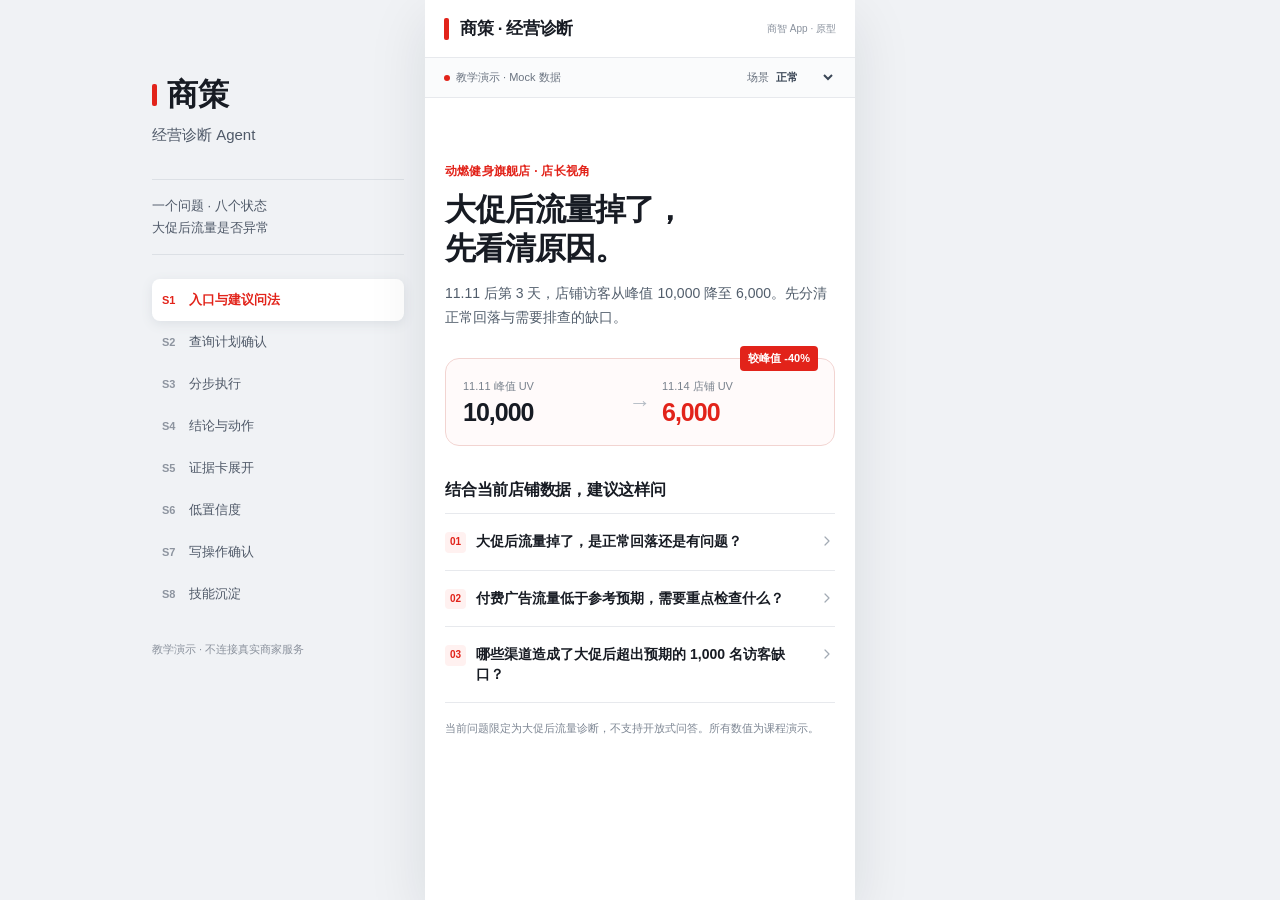
==== commit af1ba67c: "Build post-campaign diagnosis assignment prototype" ====
--- a/index.html
+++ b/index.html
@@ -2,468 +2,14 @@
 <html lang="zh-CN">
 <head>
   <meta charset="UTF-8">
-  <meta name="viewport" content="width=device-width, initial-scale=1">
-  <title>商策 · 人群机会｜展示原型</title>
-  <style>
-    :root { --red:#e2231a; --red-soft:#fff0ef; --ink:#111827; --muted:#617086; --line:#dfe5ee; --pale:#f5f8fc; --blue:#1477f8; --side:#fafbfd; }
-    * { box-sizing:border-box; }
-    body { margin:0; color:var(--ink); background:#fff; font-family:-apple-system,BlinkMacSystemFont,"PingFang SC","Microsoft YaHei","Noto Sans CJK SC",sans-serif; -webkit-font-smoothing:antialiased; }
-    button, textarea { font:inherit; }
-    button { cursor:pointer; }
-    button:focus-visible, textarea:focus-visible, summary:focus-visible { outline:3px solid #8bb7ff; outline-offset:3px; }
-    svg { width:1.2em; height:1.2em; fill:none; stroke:currentColor; stroke-width:1.9; stroke-linecap:round; stroke-linejoin:round; flex:none; }
-    .app { min-height:100vh; display:grid; grid-template-columns:210px minmax(0,1fr); }
-    .sidebar { background:linear-gradient(125deg,#fff 0%,#f8fbfd 95%); border-right:1px solid var(--line); }
-    .brand { height:73px; padding:23px 21px; display:flex; align-items:center; gap:12px; font-weight:800; font-size:20px; letter-spacing:.01em; border-bottom:1px solid var(--line); white-space:nowrap; }
-    .brand::before { content:""; width:6px; height:25px; border-radius:1px; background:var(--red); }
-    .side-nav { padding-top:12px; }
-    .nav-item { width:100%; height:56px; padding:0 29px; border:0; background:transparent; color:#465268; display:flex; align-items:center; gap:23px; text-align:left; font-size:17px; }
-    .nav-item:hover { background:#f4f6fa; }
-    .nav-item.active { color:var(--red); background:linear-gradient(90deg,#fff1f0,#fff8f8); border-left:4px solid var(--red); padding-left:25px; font-weight:700; }
-    .nav-item svg { width:23px; height:23px; }
-    .workspace { min-width:0; }
-    .topbar { height:73px; border-bottom:1px solid var(--line); display:flex; align-items:center; justify-content:space-between; padding:0 31px; gap:16px; }
-    .store { min-height:45px; padding:0 14px; border:1px solid var(--line); border-radius:6px; display:flex; align-items:center; gap:12px; font-weight:650; background:#fff; white-space:nowrap; }
-    .store svg:last-child { width:15px; }
-    .demo-label { color:#657287; font-size:14px; white-space:nowrap; display:flex; align-items:center; gap:9px; }
-    .demo-label svg { width:17px; height:17px; }
-    .main { max-width:1283px; margin:auto; padding:0 30px 28px; }
-    .entry { max-width:1072px; margin:0 auto; padding-top:98px; }
-    .entry-title { margin:0; text-align:center; font-size:clamp(38px,4vw,64px); line-height:1.2; letter-spacing:.01em; font-weight:800; }
-    .entry-subtitle { text-align:center; font-size:clamp(18px,2vw,28px); color:#6d7889; margin:15px 0 32px; }
-    .ask-card, .panel, .question-bar, .summary, .history-row { border:1px solid var(--line); border-radius:6px; background:#fff; box-shadow:0 0 0 1px rgba(246,248,251,.35); }
-    .ask-card { padding:21px 23px 22px; }
-    .field-label { font-size:17px; font-weight:700; display:block; margin-bottom:9px; }
-    .product-row { min-height:79px; padding:8px 13px; display:flex; align-items:center; gap:16px; border:1px solid var(--line); border-radius:6px; font-size:18px; font-weight:700; }
-    .product-thumb { display:grid; place-items:center; width:60px; height:60px; border-radius:5px; background:linear-gradient(140deg,#f7f7fa,#e7e9ee); flex:none; overflow:hidden; }
-    .product-thumb svg { width:52px; height:52px; stroke:none; }
-    .product-row .product-name { flex:1; }
-    .change-product { color:#465266; border:0; border-left:1px solid var(--line); background:#fff; min-width:100px; height:37px; display:flex; align-items:center; justify-content:center; gap:8px; font-size:16px; font-weight:500; }
-    .question-wrap { margin-top:16px; border:1px solid var(--line); border-radius:6px; height:116px; position:relative; }
-    .question { width:100%; height:100%; padding:19px 21px 32px; resize:none; border:0; background:transparent; outline:0; color:var(--ink); font-size:21px; line-height:1.5; }
-    .question-count { position:absolute; right:13px; bottom:10px; color:#aeb9c7; font-size:13px; }
-    .ask-actions { display:flex; justify-content:flex-end; margin-top:16px; }
-    .primary { min-height:56px; padding:0 29px; border:0; border-radius:5px; color:#fff; background:var(--red); font-size:18px; font-weight:700; display:inline-flex; align-items:center; justify-content:center; gap:10px; }
-    .primary:hover { background:#c91d15; }
-    .primary svg { width:20px; }
-    .suggestions { display:flex; gap:20px; margin-top:25px; flex-wrap:wrap; }
-    .suggestion { min-height:50px; padding:0 18px; border:1px solid var(--line); border-radius:5px; background:#fff; display:inline-flex; align-items:center; gap:14px; color:#4f5d72; font-size:16px; }
-    .suggestion:hover, .text-link:hover { color:var(--red); }
-    .suggestion svg:last-child { margin-left:4px; width:16px; }
-    .steps { margin:39px auto 28px; display:flex; justify-content:center; align-items:center; gap:25px; color:#657184; font-size:18px; }
-    .step { display:flex; align-items:center; gap:13px; white-space:nowrap; }
-    .step span { display:grid; place-items:center; width:35px; height:35px; border-radius:50%; background:#f0f2f6; color:#445065; font-weight:700; }
-    .step-line { width:36px; height:1px; background:#dce2eb; }
-    .history-row { width:100%; min-height:62px; padding:0 21px; display:flex; align-items:center; gap:16px; color:#4d596a; font-size:17px; text-align:left; }
-    .history-row .history-end { margin-left:auto; display:flex; align-items:center; gap:10px; font-size:15px; }
-    .history-row:hover { border-color:#b9c7da; }
-    .notice { margin:12px 0 0; color:#778294; font-size:13px; min-height:18px; }
-    .result { padding-top:25px; }
-    .breadcrumb { color:#687489; font-size:16px; margin-bottom:18px; }
-    .breadcrumb strong { color:#273244; font-weight:650; }
-    .question-bar { padding:8px 14px; min-height:71px; display:flex; align-items:center; gap:17px; font-size:18px; }
-    .question-bar .product-thumb { width:58px; height:54px; }
-    .question-bar .bar-text { flex:1; }
-    .text-link { color:var(--blue); border:0; background:none; padding:0; font-size:16px; white-space:nowrap; }
-    .question-bar .text-link { border-left:1px solid var(--line); padding:8px 16px 8px 30px; }
-    .summary { margin-top:20px; padding:21px 22px 17px; }
-    .pill { display:inline-block; padding:5px 11px; border-radius:7px; background:#f2f7fa; color:#1596be; font-size:15px; font-weight:700; }
-    .summary h1 { font-size:47px; margin:13px 0 6px; line-height:1.25; letter-spacing:.01em; }
-    .summary-lead { margin:0; color:#66748a; font-size:23px; line-height:1.5; }
-    .metrics { display:grid; grid-template-columns:repeat(4,1fr); margin:22px 0 14px; }
-    .metric { text-align:center; border-right:1px solid var(--line); }
-    .metric:last-child { border-right:0; }
-    .metric-label { color:#657389; font-size:16px; }
-    .metric-value { margin-top:3px; font-size:35px; font-weight:750; line-height:1.28; }
-    .data-foot { margin:0; color:#778497; font-size:15px; }
-    .tabs { display:flex; gap:13px; border-bottom:1px solid var(--line); margin-top:18px; overflow-x:auto; }
-    .tab { min-width:117px; border:0; border-bottom:2px solid transparent; background:transparent; padding:14px 18px 12px; color:#566378; font-size:17px; white-space:nowrap; }
-    .tab[aria-selected="true"] { color:var(--red); border-bottom-color:var(--red); font-weight:700; }
-    .tab:hover { color:var(--red); }
-    .tab-content { padding-top:21px; }
-    .evidence-grid { display:grid; grid-template-columns:minmax(0,1.8fr) minmax(320px,1fr); gap:14px; }
-    .panel { padding:19px 22px; }
-    .panel h2 { font-size:22px; margin:0 0 13px; line-height:1.3; }
-    .evidence-list { margin:0; padding:0; list-style:none; }
-    .evidence-list li { display:grid; grid-template-columns:37px minmax(0,1fr) auto; align-items:center; gap:17px; min-height:55px; border-bottom:1px solid var(--line); font-size:16px; }
-    .evidence-list li:last-child { border-bottom:0; }
-    .evidence-list li .num { width:34px; height:34px; border-radius:50%; background:#eef1f6; display:grid; place-items:center; font-weight:650; }
-    .evidence-list li .source { color:#66748a; font-size:14px; white-space:nowrap; }
-    .evidence-list strong { font-weight:750; }
-    .details { margin-top:7px; }
-    .details summary { width:max-content; color:var(--blue); cursor:pointer; font-size:15px; list-style:none; }
-    .details summary::-webkit-details-marker { display:none; }
-    .details p { margin:10px 0 0; color:#66748a; font-size:14px; line-height:1.6; }
-    .next-title { font-size:19px; font-weight:750; margin:7px 0 8px; }
-    .next-meta { color:#647086; margin:0 0 18px; font-size:16px; }
-    .note { color:#728095; display:flex; align-items:flex-start; gap:10px; font-size:14px; line-height:1.5; }
-    .note svg { width:18px; height:18px; margin-top:1px; }
-    .next .primary { width:100%; min-height:54px; margin-top:17px; font-size:17px; }
-    .bottom-link { margin-top:18px; width:100%; padding:0 22px; min-height:55px; border:1px solid var(--line); border-radius:5px; background:#fff; display:flex; align-items:center; gap:16px; font-size:16px; color:#3c485b; text-align:left; }
-    .bottom-link .text-link { margin-left:auto; }
-    .relation-panel { padding:19px 22px 22px; }
-    .relation-panel h2 { margin-bottom:8px; }
-    .relation-map { display:grid; grid-template-columns:1fr 64px 1.04fr 74px 1fr 1.05fr; align-items:center; gap:0; min-height:257px; }
-    .node { min-height:72px; padding:12px; background:linear-gradient(145deg,#f5f8fd,#eef2f8); border:1px solid #e1e7f0; border-radius:8px; display:flex; align-items:center; justify-content:center; gap:13px; text-align:center; font-size:17px; font-weight:700; white-space:nowrap; }
-    .node .product-thumb { width:45px; height:45px; }
-    .node .product-thumb svg { width:40px; height:40px; }
-    .node svg { width:27px; height:27px; }
-    .connector { height:2px; background:#c6cfdd; }
-    .branch-lines { width:100%; height:210px; overflow:visible; }
-    .branch-lines path { fill:none; stroke:#bfc9d8; stroke-width:1.8; }
-    .branch-lines path.highlight { stroke:var(--red); stroke-width:2.4; }
-    .interest-stack { display:grid; gap:16px; }
-    .interest-stack .node { min-height:68px; }
-    .interest-stack .node.highlight { background:#fff0ef; color:#bd1c18; border-color:#ffd3d0; }
-    .interest-detail { align-self:start; margin:8px 0 0 23px; border:1px solid #ffb5b0; color:#222c3b; border-radius:7px; padding:12px 15px; line-height:1.5; font-size:15px; }
-    .interest-detail strong { color:var(--red); }
-    .relation-bottom { display:flex; justify-content:space-between; align-items:end; gap:20px; flex-wrap:wrap; }
-    .relation-bottom .note { margin-bottom:12px; }
-    .relation-bottom .data-foot { white-space:nowrap; }
-    .comparison-panel h2 { font-size:24px; margin-bottom:5px; }
-    .comparison-intro { color:#66748a; margin:0 0 17px; font-size:16px; }
-    .scroll-hint { display:none; }
-    .table-scroll { overflow-x:auto; }
-    table { width:100%; border-collapse:separate; border-spacing:0; table-layout:fixed; border:1px solid var(--line); border-radius:7px; overflow:hidden; font-size:16px; }
-    th,td { padding:14px 15px; border-right:1px solid #e9edf3; border-bottom:1px solid #e9edf3; text-align:center; white-space:nowrap; }
-    th:last-child,td:last-child { border-right:0; }
-    tr:last-child td { border-bottom:0; }
-    th { background:#f2f6fa; color:#5e6b7e; font-weight:650; }
-    th:first-child,td:first-child { text-align:left; padding-left:21px; }
-    tr.priority { background:#fff0f0; }
-    tr.priority td:first-child { border-left:5px solid var(--red); padding-left:16px; font-weight:750; }
-    .priority td:last-child { color:var(--red); font-weight:750; }
-    .conclusion { background:#f3f7fb; padding:15px 20px; margin-top:19px; border-radius:5px; display:flex; align-items:center; justify-content:space-between; gap:18px; font-size:17px; font-weight:650; }
-    .comparison-panel .data-foot { margin-top:12px; }
-    .review-grid { display:grid; grid-template-columns:minmax(0,1.48fr) minmax(330px,1fr); gap:15px; }
-    .review-grid .panel { padding:18px 22px; }
-    .review-grid h2 { font-size:21px; margin-bottom:12px; }
-    .test-list { margin:0; }
-    .test-row { display:grid; grid-template-columns:29px 1fr 1.1fr; align-items:center; gap:18px; min-height:38px; border-bottom:1px solid var(--line); font-size:16px; }
-    .test-row svg { width:20px; height:20px; color:#3e5476; }
-    .test-row dt { color:#657389; }
-    .test-row dd { margin:0; }
-    .test-actions { display:flex; align-items:center; gap:25px; margin-top:12px; }
-    .test-actions .primary { min-height:40px; width:50%; font-size:16px; }
-    .review-status { background:#f4f8fc; border-radius:5px; padding:9px 13px; font-weight:650; font-size:15px; }
-    .review-line { display:flex; justify-content:space-between; border-bottom:1px solid var(--line); padding:9px 14px; font-size:15px; color:#617087; }
-    .review-line strong { color:#161d2a; font-weight:650; }
-    .review-decision { background:#f0f5fd; color:#52627a; padding:9px 13px; margin-top:8px; font-size:14px; border-radius:4px; }
-    .feedback { border-top:1px solid var(--line); padding-top:13px; margin-top:13px; display:flex; align-items:center; gap:9px; justify-content:space-between; font-size:14px; }
-    .feedback button { background:#fff; border:1px solid var(--line); border-radius:5px; padding:7px 10px; color:#607087; display:inline-flex; align-items:center; gap:6px; white-space:nowrap; }
-    .feedback button.selected { color:var(--red); border-color:#ffb2ad; background:#fff5f4; }
-    .feedback svg { width:16px; }
-    .loop { display:flex; justify-content:center; align-items:center; gap:17px; margin:12px 0 0; color:#7a8798; font-size:14px; }
-    .loop span { display:flex; align-items:center; gap:7px; white-space:nowrap; }
-    .loop b { width:24px; height:24px; display:grid; place-items:center; background:#b9c2d0; color:white; border-radius:50%; font-size:12px; }
-    .loop svg { width:16px; }
-    .result[data-active-tab="relation"] .summary .metrics, .result[data-active-tab="relation"] .summary .data-foot, .result[data-active-tab="comparison"] .summary .metrics, .result[data-active-tab="comparison"] .summary .data-foot { display:none; }
-    .toast { position:fixed; bottom:24px; left:50%; transform:translateX(-50%); background:#263347; color:#fff; padding:10px 18px; border-radius:5px; font-size:14px; box-shadow:0 8px 24px #14203724; z-index:10; }
-    [hidden] { display:none!important; }
-    @media (max-width:1100px) {
-      .relation-map { grid-template-columns:1fr 38px 1fr 45px 1fr; }
-      .interest-detail { grid-column:5; margin:8px 0 0; }
-      .relation-map .interest-stack { grid-column:5; }
-      .relation-map { min-height:275px; }
-      .evidence-grid,.review-grid { grid-template-columns:1fr; }
-    }
-    @media (max-width:750px) {
-      .app { display:block; }
-      .sidebar { border-right:0; border-bottom:1px solid var(--line); }
-      .brand { height:53px; padding:13px 18px; font-size:17px; border-bottom:0; }
-      .brand::before { height:20px; }
-      .side-nav { padding:0 10px 8px; display:flex; gap:4px; }
-      .nav-item { height:39px; padding:0 10px; gap:7px; justify-content:center; font-size:13px; border-radius:5px; }
-      .nav-item.active { border-left:0; border-bottom:2px solid var(--red); padding:0 10px; }
-      .nav-item svg { width:17px; height:17px; }
-      .topbar { height:56px; padding:0 17px; }
-      .store { min-height:36px; padding:0 9px; gap:6px; font-size:12px; }
-      .store svg { width:16px; }
-      .demo-label { font-size:11px; }
-      .demo-label svg { display:none; }
-      .main { padding:0 16px 28px; }
-      .entry { padding-top:57px; }
-      .entry-title { font-size:36px; }
-      .entry-subtitle { font-size:17px; margin:12px 0 26px; }
-      .ask-card { padding:15px; }
-      .field-label { font-size:15px; }
-      .product-row { min-height:65px; font-size:15px; gap:10px; }
-      .product-thumb { width:46px; height:46px; }
-      .product-thumb svg { width:41px; height:41px; }
-      .change-product { min-width:60px; width:60px; font-size:13px; white-space:nowrap; }
-      .question-wrap { height:106px; }
-      .question { padding:13px 12px 26px; font-size:16px; }
-      .primary { min-height:48px; font-size:16px; }
-      .suggestions { gap:9px; margin-top:17px; }
-      .suggestion { width:100%; justify-content:space-between; min-height:43px; font-size:14px; }
-      .steps { display:grid; grid-template-columns:repeat(3,1fr); gap:6px; margin:27px auto; font-size:12px; }
-      .step { flex-direction:column; gap:5px; text-align:center; }
-      .step span { width:23px; height:23px; }
-      .step-line { display:none; }
-      .history-row { font-size:13px; padding:0 11px; gap:8px; }
-      .history-row .history-end { font-size:12px; }
-      .result { padding-top:18px; }
-      .breadcrumb { font-size:13px; }
-      .question-bar { min-height:64px; padding:6px 9px; gap:9px; font-size:14px; }
-      .question-bar .product-thumb { width:42px; height:42px; }
-      .question-bar .text-link { padding:6px 3px 6px 9px; font-size:12px; }
-      .summary { padding:17px 15px; }
-      .summary h1 { font-size:32px; }
-      .summary-lead { font-size:15px; }
-      .metrics { grid-template-columns:repeat(2,1fr); row-gap:16px; }
-      .metric:nth-child(2) { border-right:0; }
-      .metric-value { font-size:28px; }
-      .metric-label { font-size:13px; }
-      .data-foot { font-size:12px; }
-      .tabs { gap:0; }
-      .tab { min-width:90px; font-size:14px; padding:12px 10px; }
-      .panel { padding:16px; }
-      .panel h2 { font-size:19px; }
-      .evidence-list li { grid-template-columns:30px minmax(0,1fr); gap:8px; font-size:14px; padding:8px 0; }
-      .evidence-list li .source { grid-column:2; margin-top:-8px; }
-      .evidence-list li .num { width:28px; height:28px; }
-      .bottom-link { font-size:13px; padding:0 11px; gap:7px; }
-      .bottom-link .text-link { font-size:12px; }
-      .relation-map { display:flex; flex-direction:column; gap:10px; padding:16px 0; min-height:0; }
-      .relation-map .connector { width:2px; height:20px; }
-      .branch-lines { display:none; }
-      .relation-map .node { width:100%; font-size:15px; min-height:55px; }
-      .interest-stack { width:100%; gap:7px; }
-      .interest-detail { width:100%; margin:0; font-size:13px; }
-      .relation-bottom { display:block; }
-      .relation-bottom .data-foot { margin-top:9px; }
-      .scroll-hint { display:block; color:#6c7b91; font-size:12px; margin:0 0 8px; }
-      table { min-width:670px; font-size:13px; }
-      th,td { padding:11px 8px; }
-      .conclusion { display:block; font-size:14px; }
-      .conclusion .text-link { display:block; margin-top:10px; }
-      .test-row { grid-template-columns:22px 1fr 1.15fr; gap:7px; font-size:13px; }
-      .test-actions { gap:10px; }
-      .test-actions .primary { width:auto; flex:1; font-size:14px; }
-      .feedback { flex-wrap:wrap; justify-content:flex-start; }
-      .loop { gap:4px; font-size:11px; flex-wrap:wrap; }
-      .loop b { width:18px; height:18px; }
-    }
-  </style>
+  <meta name="viewport" content="width=device-width, initial-scale=1, viewport-fit=cover">
+  <meta name="theme-color" content="#ffffff">
+  <meta name="description" content="商策 · 经营诊断教学原型：大促后流量诊断八状态可点击链路。">
+  <title>商策 · 经营诊断｜作业二演示</title>
+  <link rel="stylesheet" href="./src/styles.css">
 </head>
 <body>
-  <svg aria-hidden="true" style="position:absolute;width:0;height:0;overflow:hidden">
-    <symbol id="i-home" viewBox="0 0 24 24"><path d="m3 10 9-7 9 7v10a1 1 0 0 1-1 1h-5v-7H9v7H4a1 1 0 0 1-1-1z"/></symbol>
-    <symbol id="i-clock" viewBox="0 0 24 24"><circle cx="12" cy="12" r="9"/><path d="M12 6v6l4 3"/></symbol>
-    <symbol id="i-file" viewBox="0 0 24 24"><rect x="5" y="3" width="14" height="18" rx="2"/><path d="M9 8h6M9 12h6M9 16h4"/></symbol>
-    <symbol id="i-store" viewBox="0 0 24 24"><path d="M3 9 5 3h14l2 6v3a3 3 0 0 1-5 2 3 3 0 0 1-4 0 3 3 0 0 1-4 0 3 3 0 0 1-5-2zM5 15v6h14v-6"/></symbol>
-    <symbol id="i-chevron" viewBox="0 0 24 24"><path d="m6 9 6 6 6-6"/></symbol>
-    <symbol id="i-right" viewBox="0 0 24 24"><path d="M4 12h16m-7-7 7 7-7 7"/></symbol>
-    <symbol id="i-angle" viewBox="0 0 24 24"><path d="m9 5 7 7-7 7"/></symbol>
-    <symbol id="i-search" viewBox="0 0 24 24"><circle cx="10.5" cy="10.5" r="6.5"/><path d="m16 16 5 5"/></symbol>
-    <symbol id="i-info" viewBox="0 0 24 24"><circle cx="12" cy="12" r="9"/><path d="M12 11v5m0-8h.01"/></symbol>
-    <symbol id="i-users" viewBox="0 0 24 24"><circle cx="9" cy="7" r="3"/><path d="M2 20v-2a6 6 0 0 1 12 0v2M17 4a3 3 0 0 1 0 6m3 10v-2a5 5 0 0 0-4-5"/></symbol>
-    <symbol id="i-dumbbell" viewBox="0 0 24 24"><path d="M3 9v6m3-9v12m12-12v12m3-9v6M6 12h12"/></symbol>
-    <symbol id="i-calendar" viewBox="0 0 24 24"><rect x="3" y="5" width="18" height="16" rx="2"/><path d="M7 3v4m10-4v4M3 10h18"/></symbol>
-    <symbol id="i-thumb" viewBox="0 0 24 24"><path d="M7 10v11H3V10zm0 0 5-7a2 2 0 0 1 2 2l-1 4h6a2 2 0 0 1 2 2l-1 8a2 2 0 0 1-2 2H7"/></symbol>
-    <symbol id="i-house" viewBox="0 0 24 24"><path d="m3 10 9-7 9 7v10h-6v-7H9v7H3z"/></symbol>
-    <symbol id="i-flower" viewBox="0 0 24 24"><path d="M12 20c-5 0-8-3-8-7 3 0 6 1 8 4 2-3 5-4 8-4 0 4-3 7-8 7Zm0-3c-3-2-4-5-4-9 2 1 3 2 4 4 1-2 2-3 4-4 0 4-1 7-4 9ZM12 4c-1 2-2 3-2 6m2-6c1 2 2 3 2 6"/></symbol>
-    <symbol id="i-band" viewBox="0 0 64 64"><defs><linearGradient id="band-a" x1="0" x2="1" y1="0" y2="1"><stop stop-color="#f6bfd8"/><stop offset=".56" stop-color="#ce729e"/><stop offset="1" stop-color="#9f4875"/></linearGradient><linearGradient id="band-b" x1="0" x2="1"><stop stop-color="#8e3c68"/><stop offset="1" stop-color="#dd8db4"/></linearGradient></defs><path fill="#a84f7b" d="M18 25 4 40l19 12 29-18-16-10z"/><path fill="url(#band-a)" d="M9 40 19 29 50 37 30 55z"/><path fill="#f4b1d1" d="M18 22c0-7 5-13 12-13 9 0 16 5 16 12v18c0 7-7 12-15 12s-13-6-13-13z"/><path fill="url(#band-b)" d="M18 21v18c0 7 6 12 14 12 7 0 14-5 14-12V21c0 7-6 12-14 12-8 0-14-5-14-12z"/><ellipse cx="32" cy="21" rx="14" ry="11" fill="url(#band-a)"/><ellipse cx="32" cy="21" rx="8" ry="5" fill="#8d426c"/><path d="M11 41 30 53l19-14" fill="none" stroke="#ecadd1" stroke-width="2"/></symbol>
-  </svg>
-  <div class="app">
-    <aside class="sidebar" aria-label="主导航">
-      <div class="brand">商策 · 人群机会</div>
-      <nav class="side-nav">
-        <button class="nav-item active" data-nav="entry"><svg><use href="#i-home"/></svg>开始分析</button>
-        <button class="nav-item" data-nav="history"><svg><use href="#i-clock"/></svg>历史分析</button>
-        <button class="nav-item" data-nav="review"><svg><use href="#i-file"/></svg>测试复盘</button>
-      </nav>
-    </aside>
-    <div class="workspace">
-      <header class="topbar">
-        <div class="store"><svg><use href="#i-store"/></svg>动燃健身旗舰店<svg><use href="#i-chevron"/></svg></div>
-        <div class="demo-label">演示页面 · 示例数据 <svg><use href="#i-info"/></svg></div>
-      </header>
-      <main class="main">
-        <section id="entry" class="entry" aria-labelledby="entry-title">
-          <h1 id="entry-title" class="entry-title">这款商品，还能卖给谁？</h1>
-          <p class="entry-subtitle">选择商品，问一句话，找到值得验证的跨品类人群。</p>
-          <div class="ask-card">
-            <label class="field-label" for="question">分析商品</label>
-            <div class="product-row">
-              <div class="product-thumb" aria-hidden="true"><svg><use href="#i-band"/></svg></div>
-              <span class="product-name">普拉提弹力带 · 专业款</span>
-              <button class="change-product" id="change-product" aria-label="更换分析商品">更换<svg><use href="#i-chevron"/></svg></button>
-            </div>
-            <div class="question-wrap">
-              <textarea id="question" class="question" maxlength="300" aria-label="输入经营问题">这款普拉提弹力带除了当前人群，还值得投给谁？</textarea>
-              <span class="question-count" id="question-count">23/300</span>
-            </div>
-            <div class="ask-actions"><button class="primary" id="analyze">分析人群机会 <svg><use href="#i-right"/></svg></button></div>
-          </div>
-          <div class="suggestions" aria-label="推荐提问">
-            <button class="suggestion" data-question="哪些人群转化不错，但广告覆盖还很低？"><svg><use href="#i-search"/></svg>哪些人群转化不错，但广告覆盖还很低？<svg><use href="#i-angle"/></svg></button>
-            <button class="suggestion" data-question="瑜伽人群值得单独测试吗？"><svg><use href="#i-search"/></svg>瑜伽人群值得单独测试吗？<svg><use href="#i-angle"/></svg></button>
-          </div>
-          <div class="steps" aria-label="分析流程"><div class="step"><span>1</span>发现候选人群</div><i class="step-line"></i><div class="step"><span>2</span>核对数据证据</div><i class="step-line"></i><div class="step"><span>3</span>设计小规模测试</div></div>
-          <button class="history-row" id="recent"><svg><use href="#i-clock"/></svg><span>上次分析：泡沫轴 · 运动恢复人群</span><span class="history-end">查看复盘 <svg><use href="#i-angle"/></svg></span></button>
-          <p class="notice" id="entry-notice" aria-live="polite"></p>
-        </section>
-        <section id="result" class="result" aria-label="人群机会分析结果" hidden>
-          <div class="breadcrumb">分析结果&nbsp; / &nbsp;<strong>普拉提弹力带 · 专业款</strong></div>
-          <div class="question-bar">
-            <div class="product-thumb" aria-hidden="true"><svg><use href="#i-band"/></svg></div>
-            <span class="bar-text" id="asked-question">这款普拉提弹力带除了当前人群，还值得投给谁？</span>
-            <button class="text-link" id="ask-again">重新提问</button>
-          </div>
-          <section class="summary" aria-labelledby="result-title">
-            <span class="pill">优先验证的人群</span>
-            <h1 id="result-title">瑜伽高兴趣人群</h1>
-            <p class="summary-lead">历史转化接近普拉提核心人群，当前广告覆盖较低。适合开展独立的小规模测试。</p>
-            <div class="metrics" aria-label="瑜伽高兴趣人群关键指标">
-              <div class="metric"><div class="metric-label">当前曝光</div><div class="metric-value">8%</div></div>
-              <div class="metric"><div class="metric-label">历史 CVR</div><div class="metric-value">5.4%</div></div>
-              <div class="metric"><div class="metric-label">CAC</div><div class="metric-value">¥48</div></div>
-              <div class="metric"><div class="metric-label">ROAS</div><div class="metric-value">4.2</div></div>
-            </div>
-            <p class="data-foot">近30天 · 店铺授权数据 · 演示口径</p>
-          </section>
-          <div class="tabs" role="tablist" aria-label="分析维度">
-            <button class="tab" id="tab-evidence" data-tab="evidence" role="tab" aria-controls="panel-evidence" aria-selected="true">推荐依据</button>
-            <button class="tab" id="tab-relation" data-tab="relation" role="tab" aria-controls="panel-relation" aria-selected="false">跨品类关系</button>
-            <button class="tab" id="tab-comparison" data-tab="comparison" role="tab" aria-controls="panel-comparison" aria-selected="false">人群对比</button>
-            <button class="tab" id="tab-review" data-tab="review" role="tab" aria-controls="panel-review" aria-selected="false">测试与复盘</button>
-          </div>
-          <div class="tab-content">
-            <section id="panel-evidence" role="tabpanel" aria-labelledby="tab-evidence">
-              <div class="evidence-grid">
-                <article class="panel">
-                  <h2>为什么推荐</h2>
-                  <ol class="evidence-list">
-                    <li><span class="num">1</span><span>购买该商品的用户中，<strong>31%</strong> 同时具有瑜伽兴趣</span><span class="source">脱敏兴趣标签</span></li>
-                    <li><span class="num">2</span><span>瑜伽人群的商品相关浏览率高于店铺均值 <strong>23%</strong></span><span class="source">商品行为</span></li>
-                    <li><span class="num">3</span><span>历史 CVR 为 <strong>5.4%</strong>，接近核心人群的 6.2%</span><span class="source">广告历史</span></li>
-                  </ol>
-                  <details class="details"><summary>查看统计口径与样本量　›</summary><p>本页面为教学展示，所有数值均为示例，未接入真实店铺。真实方案需展示各人群去重人数、曝光/点击/成交样本量、归因窗口及指标定义；样本不足时不输出确定性判断。</p></details>
-                </article>
-                <article class="panel next">
-                  <h2>下一步</h2>
-                  <div class="next-title">建议独立测试瑜伽高兴趣人群</div>
-                  <p class="next-meta">小预算 · 7天 · 重点看 CVR / CAC / ROAS</p>
-                  <div class="note"><svg><use href="#i-info"/></svg>历史数据只能形成测试假设，结果需投放验证。</div>
-                  <button class="primary" data-open-tab="review">查看测试建议 <svg><use href="#i-right"/></svg></button>
-                </article>
-              </div>
-              <button class="bottom-link" data-open-tab="comparison"><svg><use href="#i-users"/></svg>还有 2 个候选人群可对比 <span class="text-link">查看人群对比　›</span></button>
-            </section>
-            <section id="panel-relation" role="tabpanel" aria-labelledby="tab-relation" hidden>
-              <article class="panel relation-panel">
-                <h2>跨品类兴趣关系</h2>
-                <div class="relation-map" aria-label="普拉提弹力带购买人群还与瑜伽、运动恢复和家庭训练兴趣存在交叉">
-                  <div class="node"><span class="product-thumb" aria-hidden="true"><svg><use href="#i-band"/></svg></span>普拉提弹力带</div>
-                  <div class="connector"></div>
-                  <div class="node"><svg><use href="#i-users"/></svg>该商品购买人群</div>
-                  <svg class="branch-lines" viewBox="0 0 74 210" preserveAspectRatio="none" aria-hidden="true"><path class="highlight" d="M0 105 C55 105 17 29 74 29"/><path d="M0 105 H74"/><path d="M0 105 C55 105 17 181 74 181"/></svg>
-                  <div class="interest-stack">
-                    <div class="node highlight"><svg><use href="#i-flower"/></svg>瑜伽兴趣</div>
-                    <div class="node"><svg><use href="#i-dumbbell"/></svg>运动恢复</div>
-                    <div class="node"><svg><use href="#i-house"/></svg>家庭训练</div>
-                  </div>
-                  <div class="interest-detail">购买该商品的用户中，<strong>31%</strong> 同时具有瑜伽兴趣。</div>
-                </div>
-                <div class="relation-bottom"><div><div class="note"><svg><use href="#i-info"/></svg>兴趣关系来自同一人群的聚合行为重合；不代表因果或确定购买意愿。</div><button class="text-link" data-open-tab="comparison">接着比较这些人群的投放表现　→</button></div><p class="data-foot">近30天 · 脱敏聚合数据 · 演示数据</p></div>
-              </article>
-            </section>
-            <section id="panel-comparison" role="tabpanel" aria-labelledby="tab-comparison" hidden>
-              <article class="panel comparison-panel">
-                <h2>候选人群投放表现对比</h2>
-                <p class="comparison-intro">同一商品 · 近30天 · 按相同指标口径比较；历史表现用于形成测试假设。</p>
-                <p class="scroll-hint">左右滑动查看 CAC、ROAS 与判断　→</p>
-                <div class="table-scroll"><table><thead><tr><th scope="col">人群</th><th scope="col">当前曝光占比</th><th scope="col">历史 CVR</th><th scope="col">CAC</th><th scope="col">ROAS</th><th scope="col">判断</th></tr></thead><tbody><tr><td>普拉提核心</td><td>42%</td><td>6.2%</td><td>¥42</td><td>4.8</td><td>基准</td></tr><tr class="priority"><td>瑜伽高兴趣</td><td>8%</td><td>5.4%</td><td>¥48</td><td>4.2</td><td>优先测试</td></tr><tr><td>家庭训练</td><td>11%</td><td>4.6%</td><td>¥57</td><td>3.5</td><td>继续观察</td></tr><tr><td>泛健身</td><td>29%</td><td>2.1%</td><td>¥96</td><td>2.0</td><td>暂不推荐</td></tr></tbody></table></div>
-                <div class="conclusion"><span>瑜伽高兴趣人群转化接近核心人群，曝光覆盖明显更低，适合用小预算验证。</span><button class="text-link" data-open-tab="review">查看测试建议　→</button></div>
-                <p class="data-foot">演示数据；实际判断需查看样本量、归因窗口与指标口径。</p>
-              </article>
-            </section>
-            <section id="panel-review" role="tabpanel" aria-labelledby="tab-review" hidden>
-              <div class="review-grid">
-                <article class="panel">
-                  <h2>本次建议：先做小规模测试</h2>
-                  <dl class="test-list">
-                    <div class="test-row"><svg><use href="#i-users"/></svg><dt>测试人群</dt><dd>瑜伽高兴趣</dd></div>
-                    <div class="test-row"><svg><use href="#i-info"/></svg><dt>建议预算</dt><dd>8%（演示值）</dd></div>
-                    <div class="test-row"><svg><use href="#i-calendar"/></svg><dt>测试周期</dt><dd>7 天</dd></div>
-                    <div class="test-row"><svg><use href="#i-file"/></svg><dt>重点观察</dt><dd>CVR、CAC、ROAS</dd></div>
-                  </dl>
-                  <div class="note" style="margin-top:11px"><svg><use href="#i-info"/></svg>建议基于历史关联与表现，需由商家确认后在广告平台执行。</div>
-                  <div class="test-actions"><button class="primary" id="save-plan">保存测试方案</button><button class="text-link" id="dismiss-plan">暂不采纳</button></div>
-                </article>
-                <article class="panel">
-                  <h2>历史测试复盘</h2>
-                  <div class="review-status">运动恢复人群 · 测试已完成（演示）</div>
-                  <div class="review-line"><span>核心人群 ROAS</span><strong>4.1</strong></div>
-                  <div class="review-line"><span>测试人群 ROAS</span><strong>3.9</strong></div>
-                  <div class="review-decision">保留为第二梯队扩量人群，下一轮继续观察。</div>
-                  <div class="feedback"><span>这次建议有帮助吗？</span><button data-feedback="yes"><svg><use href="#i-thumb"/></svg>有帮助</button><button data-feedback="no"><svg style="transform:rotate(180deg)"><use href="#i-thumb"/></svg>需改进</button></div>
-                </article>
-              </div>
-              <div class="loop" aria-label="闭环步骤"><span><b>1</b>发现机会</span><svg><use href="#i-right"/></svg><span><b>2</b>独立测试</span><svg><use href="#i-right"/></svg><span><b>3</b>营销复盘</span><svg><use href="#i-right"/></svg><span><b>4</b>更新判断</span></div>
-            </section>
-          </div>
-        </section>
-      </main>
-    </div>
-  </div>
-  <div id="toast" class="toast" role="status" hidden></div>
-  <script>
-    const entry = document.getElementById('entry');
-    const result = document.getElementById('result');
-    const question = document.getElementById('question');
-    const count = document.getElementById('question-count');
-    const toast = document.getElementById('toast');
-    let toastTimer;
-    function announce(message) {
-      toast.textContent = message;
-      toast.hidden = false;
-      clearTimeout(toastTimer);
-      toastTimer = setTimeout(() => { toast.hidden = true; }, 3500);
-    }
-    function showEntry(focusQuestion = false) {
-      entry.hidden = false; result.hidden = true;
-      document.querySelectorAll('.nav-item').forEach(button => button.classList.toggle('active', button.dataset.nav === 'entry'));
-      window.scrollTo(0, 0);
-      if (focusQuestion) question.focus();
-    }
-    function showResult(tab = 'evidence') {
-      if (!question.value.trim()) { question.focus(); announce('先输入一个经营问题'); return; }
-      document.getElementById('asked-question').textContent = question.value.trim();
-      entry.hidden = true; result.hidden = false;
-      document.querySelectorAll('.nav-item').forEach(button => button.classList.toggle('active', button.dataset.nav === (tab === 'review' ? 'review' : 'entry')));
-      selectTab(tab); window.scrollTo(0, 0);
-    }
-    function selectTab(name) {
-      result.dataset.activeTab = name;
-      document.querySelectorAll('.tab').forEach(button => {
-        const selected = button.dataset.tab === name;
-        button.setAttribute('aria-selected', String(selected));
-        button.tabIndex = selected ? 0 : -1;
-      });
-      document.querySelectorAll('[role="tabpanel"]').forEach(panel => { panel.hidden = panel.id !== 'panel-' + name; });
-    }
-    question.addEventListener('input', () => { count.textContent = [...question.value].length + '/300'; });
-    count.textContent = [...question.value].length + '/300';
-    document.getElementById('analyze').addEventListener('click', () => showResult());
-    document.getElementById('ask-again').addEventListener('click', () => showEntry(true));
-    document.getElementById('change-product').addEventListener('click', () => announce('当前展示原型仅配置“普拉提弹力带 · 专业款”'));
-    document.querySelectorAll('.suggestion').forEach(button => button.addEventListener('click', () => { question.value = button.dataset.question; question.dispatchEvent(new Event('input')); question.focus(); }));
-    document.querySelectorAll('.tab').forEach(button => button.addEventListener('click', () => selectTab(button.dataset.tab)));
-    document.querySelectorAll('[data-open-tab]').forEach(button => button.addEventListener('click', () => { selectTab(button.dataset.openTab); document.querySelector('.tabs').scrollIntoView({ block: 'start', behavior: 'smooth' }); }));
-    document.querySelectorAll('.nav-item').forEach(button => button.addEventListener('click', () => {
-      if (button.dataset.nav === 'entry') showEntry();
-      if (button.dataset.nav === 'history') { showEntry(); document.getElementById('recent').focus(); announce('本演示提供一条历史复盘示例'); }
-      if (button.dataset.nav === 'review') showResult('review');
-    }));
-    document.getElementById('recent').addEventListener('click', () => showResult('review'));
-    document.getElementById('save-plan').addEventListener('click', event => { event.currentTarget.textContent = '已标记保存（演示）'; event.currentTarget.disabled = true; announce('仅展示保存状态，未连接广告平台'); });
-    document.getElementById('dismiss-plan').addEventListener('click', () => announce('已记录“暂不采纳”（仅本地演示）'));
-    document.querySelectorAll('[data-feedback]').forEach(button => button.addEventListener('click', () => {
-      document.querySelectorAll('[data-feedback]').forEach(other => other.classList.toggle('selected', other === button));
-      announce('反馈已记录（仅本地演示）');
-    }));
-  </script>
+  <div id="app"></div>
+  <script type="module" src="./src/app.mjs"></script>
 </body>
 </html>
--- a/src/styles.css
+++ b/src/styles.css
@@ -0,0 +1,43 @@
+:root{--red:#e2231a;--red-dark:#c71b13;--ink:#171b23;--muted:#66707f;--line:#e7e9ed;--soft:#f6f7f9;--red-soft:#fff1f0;--warning:#fff8ed;--shadow:0 18px 55px rgba(19,26,36,.10)}
+*{box-sizing:border-box}
+html{scroll-behavior:smooth}
+body{margin:0;color:var(--ink);background:#f0f2f5;font-family:-apple-system,BlinkMacSystemFont,"PingFang SC","Microsoft YaHei","Noto Sans CJK SC",sans-serif;-webkit-font-smoothing:antialiased}
+button,input,select{font:inherit}
+button{cursor:pointer}
+button:focus-visible,input:focus-visible,select:focus-visible,summary:focus-visible{outline:3px solid #86a9ff;outline-offset:2px}
+button:disabled{cursor:not-allowed;opacity:.55}
+.icon{width:18px;height:18px;flex:none;vertical-align:-3px}
+.app-shell{min-height:100vh;display:flex;justify-content:center;position:relative}
+.phone-surface{width:min(100%,430px);min-height:100vh;background:#fff;box-shadow:var(--shadow);position:relative}
+.desktop-rail{width:252px;position:fixed;top:74px;right:calc(50% + 236px);color:#4f5968}
+.rail-brand{display:flex;align-items:center;gap:10px;font-weight:800;font-size:31px;color:var(--ink)}
+.brand-mark{display:inline-block;width:5px;height:22px;background:var(--red);border-radius:2px;flex:none}
+.desktop-rail>p{font-size:15px;margin:10px 0 34px}
+.rail-scope{font-size:13px;line-height:1.7;padding:15px 0;border-top:1px solid #dce0e5;border-bottom:1px solid #dce0e5}
+.desktop-rail ol{list-style:none;margin:24px 0;padding:0}.desktop-rail li{padding:12px 10px;display:flex;gap:14px;align-items:center;font-size:13px;border-radius:8px}.desktop-rail li span{font-size:11px;font-weight:800;color:#8d949f}.desktop-rail li.active{background:#fff;color:var(--red);font-weight:700;box-shadow:0 3px 12px #dce0e5}.desktop-rail li.active span{color:var(--red)}.desktop-rail>small{font-size:11px;color:#8b929d}
+.topbar{height:58px;position:sticky;top:0;z-index:20;display:flex;justify-content:space-between;align-items:center;gap:8px;padding:0 19px;background:#fff;border-bottom:1px solid var(--line)}
+.topbar-left{display:flex;align-items:center;gap:11px;min-width:0}.topbar-left strong{font-size:17px;white-space:nowrap;overflow:hidden;text-overflow:ellipsis;letter-spacing:-.02em}.topbar-right{font-size:10px;color:#89919d;white-space:nowrap}
+.icon-button{border:0;background:transparent;width:28px;height:34px;display:grid;place-items:center;margin-left:-6px;color:var(--ink)}
+.demo-bar{height:40px;position:sticky;top:58px;z-index:19;padding:0 19px;background:#fafbfc;border-bottom:1px solid var(--line);display:flex;align-items:center;justify-content:space-between;font-size:11px;color:#6b7481}
+.demo-bar>span{display:flex;align-items:center;gap:6px}.demo-dot{width:6px;height:6px;background:var(--red);border-radius:50%}.demo-bar label{white-space:nowrap}.demo-bar select{border:0;background:transparent;color:#3a4656;font-size:11px;font-weight:700;max-width:100px}
+.screen{padding:26px 20px 120px;min-height:calc(100vh - 98px);overflow-wrap:anywhere}.screen h1{font-size:26px;line-height:1.28;letter-spacing:-.035em;margin:8px 0 10px;font-weight:800}.screen h2{font-size:16px;letter-spacing:-.015em;margin:0;font-weight:760}.screen p{line-height:1.58}.intro-spacer{height:38px}.shop-kicker,.step-label{font-size:12px;color:var(--red);font-weight:750;letter-spacing:.02em;margin:0 0 10px}.screen-entry h1{font-size:31px;line-height:1.25;margin:0 0 14px}.lead{color:#515d6b;font-size:14px;margin:0;line-height:1.7!important}.sublead{font-size:13px;color:var(--muted);margin:0 0 20px}.footnote,.tiny{font-size:11px;color:#7e8794;line-height:1.6}.footnote{margin-top:17px}
+.entry-signal{margin:28px 0 34px;padding:20px 17px 18px;border:1px solid #f2d4d1;background:#fffafa;border-radius:14px;display:flex;align-items:center;gap:11px;position:relative}.entry-signal>div{display:flex;flex-direction:column;min-width:0;flex:1}.entry-signal span{font-size:11px;color:#78818c}.entry-signal strong{font-size:25px;letter-spacing:-.04em;margin-top:4px}.entry-signal .red,.red{color:var(--red)!important}.signal-arrow{font-size:22px!important;color:#b4bbc4!important}.entry-signal em{font-style:normal;position:absolute;right:16px;top:-13px;background:var(--red);color:#fff;border-radius:4px;padding:5px 8px;font-size:11px;font-weight:800}
+.section-title{margin:0 0 12px!important}.question-list{border-top:1px solid var(--line)}.question-row{width:100%;border:0;border-bottom:1px solid var(--line);background:#fff;padding:17px 0;text-align:left;display:flex;align-items:flex-start;gap:10px;color:var(--ink);font-size:14px;font-weight:640;line-height:1.45}.question-row:hover{color:var(--red)}.question-row .icon{margin-left:auto;color:#a2aab4;width:16px;height:16px;margin-top:2px}.question-index{font-size:10px;color:var(--red);font-weight:800;background:var(--red-soft);padding:3px 5px;border-radius:4px;margin-top:1px}.question-row>span:nth-child(2){flex:1}
+.scope-line{display:flex;align-items:center;flex-wrap:wrap;gap:5px;padding:11px 12px;margin:17px 0 22px;background:#f8f9fb;border:1px solid var(--line);border-radius:8px;font-size:11px;color:#5d6877}.scope-line .icon{width:14px;height:14px;color:#707b89}.scope-line span{color:#b2b9c1}
+.section-head{margin:24px 0 11px;display:flex;justify-content:space-between;align-items:center;gap:8px}.section-head h2{font-size:16px}.text-button,.inline-link{color:var(--red);background:none;border:0;font-size:12px;font-weight:700;padding:4px 0}.text-button .icon,.inline-link .icon{width:13px;height:13px}.small-muted{font-size:11px;color:#89929e;white-space:nowrap}
+.plan-list{border-top:1px solid var(--line)}.plan-row{padding:14px 0;border-bottom:1px solid var(--line);display:grid;grid-template-columns:82px 1fr;gap:2px 10px;align-items:start}.plan-row>span{color:#7a8490;font-size:12px;padding-top:2px}.plan-row>strong{font-size:13px;font-weight:720;min-width:0}.plan-row>small{grid-column:2;color:#929ba5;font-size:11px}.plan-row select{max-width:100%;border:1px solid #ccd2dc;border-radius:7px;background:#fff;padding:8px 6px;font-size:12px;color:var(--ink);width:100%}.callout{display:flex;gap:8px;padding:12px;margin-top:20px;background:#f5f7fa;color:#637084;font-size:11px;line-height:1.5;border-radius:8px}.callout .icon{width:15px;height:15px}.inline-error{color:#a51e18;background:#fff1f0;border:1px solid #f8ccc8;border-radius:8px;padding:11px;font-size:12px}.inline-note{color:#356a47;background:#f0f8f3;border-radius:8px;padding:11px;font-size:12px}
+.sticky-actions{position:fixed;bottom:0;left:50%;transform:translateX(-50%);z-index:25;width:min(100%,430px);padding:12px 20px max(14px,env(safe-area-inset-bottom));display:flex;gap:8px;background:linear-gradient(180deg,rgba(255,255,255,.91),#fff 22%);border-top:1px solid #eceff2;box-shadow:0 -8px 18px rgba(255,255,255,.9)}.btn{min-height:47px;border-radius:9px;padding:10px 12px;font-size:14px;font-weight:750;display:flex;align-items:center;justify-content:center;gap:5px;line-height:1.25;flex:1}.btn-primary{border:1px solid var(--red);background:var(--red);color:#fff}.btn-primary:hover{background:var(--red-dark)}.btn-secondary{border:1px solid #cbd1d9;background:#fff;color:#343f4d}.btn .icon{width:16px;height:16px}
+.progress-list{list-style:none;padding:0;margin:24px 0 20px}.progress-step{display:flex;align-items:flex-start;gap:13px;min-height:75px;position:relative}.progress-step:not(:last-child)::after{content:"";position:absolute;top:30px;left:14px;width:1px;height:43px;background:#d8dde4}.progress-step.done:not(:last-child)::after{background:var(--red)}.progress-node{width:29px;height:29px;border-radius:50%;flex:none;background:#e7eaee;color:#8a94a0;display:grid;place-items:center;font-size:12px;font-weight:760;z-index:1}.progress-step.done .progress-node,.progress-step.active .progress-node{background:var(--red);color:#fff}.progress-step.paused .progress-node{background:#fff3e1;color:#b46508}.progress-step strong{font-size:14px;display:block;margin-top:2px}.progress-step small{display:block;font-size:11px;color:#8e98a4;margin-top:4px}.partial-box{background:var(--red-soft);border-left:3px solid var(--red);padding:13px 14px;margin:10px 0 22px;border-radius:0 7px 7px 0}.partial-box span{font-size:11px;font-weight:760;color:var(--red)}.partial-box p{font-size:13px;margin:5px 0 0}.trace-panel{border-top:1px solid var(--line);padding-top:15px;margin:21px 0;color:#687482}.trace-panel summary{font-size:12px;cursor:pointer;font-weight:700}.trace-list{margin-top:13px}.trace-row{padding:9px 0;border-bottom:1px solid var(--line);display:grid;gap:2px}.trace-row b{font-size:11px;color:#4c5968}.trace-row span,.trace-row small{font-size:10px}
+.result-title span{color:var(--red)}.result-lead{font-size:14px;font-weight:560;margin:0 0 16px}.metric-trio{display:grid;grid-template-columns:repeat(3,1fr);border:1px solid var(--line);border-radius:11px;overflow:hidden;margin:16px 0 26px}.metric-trio>div{padding:13px 8px;text-align:center;border-right:1px solid var(--line);min-width:0}.metric-trio>div:last-child{border-right:0}.metric-trio span{display:block;font-size:10px;color:#858f9b;white-space:nowrap}.metric-trio b{display:block;font-size:20px;margin-top:5px;letter-spacing:-.04em}
+.result-screen{padding-bottom:38px}
+.decomposition{margin-top:9px}.decomp-track{height:13px;border-radius:99px;overflow:hidden;background:#e7e9ed;display:flex}.decomp-track span{background:#afb7c1}.decomp-track i{background:var(--red)}.decomp-labels{display:grid;grid-template-columns:1fr 1fr;gap:14px}.decomp-labels p{display:flex;flex-direction:column;margin:9px 0 0}.decomp-labels b{font-size:23px;letter-spacing:-.04em}.decomp-labels small{font-size:11px;color:#7e8994}
+.channel-list{border-top:1px solid var(--line)}.channel-row{display:flex;gap:9px;align-items:center;padding:12px 0;border-bottom:1px solid var(--line)}.rank{color:#b0b8c1;font-size:11px;font-weight:800;width:21px}.channel-main{flex:1;min-width:0}.channel-main strong{font-size:13px}.bar{height:5px;background:#f0f1f3;border-radius:8px;overflow:hidden;margin-top:7px}.bar i{display:block;height:100%;background:var(--red);border-radius:8px}.channel-value{text-align:right;min-width:66px}.channel-value b{display:block;font-size:12px}.channel-value small{color:var(--red);font-size:11px}
+.action-list{border-top:1px solid var(--line)}.action-row{display:flex;gap:12px;padding:15px 0;border-bottom:1px solid var(--line)}.action-num{width:22px;height:22px;border-radius:50%;background:var(--red-soft);color:var(--red);display:grid;place-items:center;font-size:11px;font-weight:800;flex:none}.action-row>div{flex:1}.action-row strong{font-size:13px}.action-row p{font-size:11px;color:#737e8c;margin:5px 0}.action-row small{color:#8b95a1;font-size:10px}.action-row .inline-link{display:block;margin-top:9px}.result-links{display:flex;gap:8px;margin:21px 0}.result-links button{flex:1;background:#fff;border:1px solid #d8dde4;border-radius:8px;padding:10px 7px;color:#465363;font-size:11px;font-weight:700}.result-links .icon{width:15px;height:15px}
+.evidence-card{border:1px solid var(--line);border-radius:12px;padding:16px 15px;margin:14px 0}.evidence-card.selected{border-color:#edaaa5}.evidence-top{display:flex;justify-content:space-between;gap:10px}.evidence-top span{font-size:11px;color:var(--red);font-weight:700}.evidence-top h2{font-size:17px;margin:5px 0}.evidence-card>p{font-size:12px;color:#65717f;margin:7px 0 15px}.version{align-self:flex-start;background:#f2f3f5;border-radius:4px;padding:4px 6px;color:#68717f!important;font-size:10px!important}.evidence-fields{border-top:1px solid var(--line)}.evidence-field{padding:9px 0;border-bottom:1px solid var(--line);display:grid;grid-template-columns:83px minmax(0,1fr);gap:8px;align-items:start}.evidence-field>span{font-size:11px;color:#8b95a0}.evidence-field>strong{font-size:11px;font-weight:630;line-height:1.5;word-break:break-word}.evidence-card .inline-link{margin-top:15px}.warning-box{background:var(--warning);border-left:3px solid #e8a23b;padding:12px 13px;border-radius:0 7px 7px 0;margin:18px 0}.warning-box strong{font-size:12px;color:#8a5d20}.warning-box p{font-size:11px;color:#765c3a;margin:5px 0 0}
+.uncertain-banner{display:flex;gap:10px;padding:16px 14px;background:var(--red-soft);border-radius:9px;margin:22px 0}.uncertain-banner>.icon{color:var(--red)}.uncertain-banner strong{color:#a9231c;font-size:13px}.uncertain-banner p{font-size:12px;margin:4px 0 0;color:#674541}.fact-block{border-top:1px solid var(--line);padding:15px 0}.fact-block h2{font-size:14px}.fact-block p{font-size:12px;color:#65717f;margin:7px 0 0}.handoff{border:1px solid #d8e0ea;border-radius:10px;padding:13px;margin:18px 0}.handoff-head{font-size:12px;font-weight:750;color:#425779;margin-bottom:9px}.bottom-text{display:block;margin:18px auto 0;border:0;background:none;color:#687482;font-size:12px;text-decoration:underline}
+.proposal{border:1px solid var(--line);border-radius:12px;padding:16px;margin:20px 0}.proposal h2{font-size:14px}.budget-values{display:flex;align-items:center;justify-content:space-between;gap:8px;padding:17px 0;border-bottom:1px solid var(--line)}.budget-values>div{display:flex;flex-direction:column}.budget-values span{color:#9099a4;font-size:11px}.budget-values strong{font-size:23px;margin-top:4px}.budget-cap{padding:12px 0 0;font-size:12px}.budget-cap b{color:var(--red);font-size:16px}.proposal .evidence-field{grid-template-columns:130px 1fr}.demo-controls{padding:14px 0;border-top:1px solid var(--line);display:flex;align-items:center;flex-wrap:wrap;gap:8px;font-size:11px;color:#8b95a0}.demo-controls button{border:1px solid #cbd1d9;border-radius:6px;background:#fff;padding:6px 8px;font-size:11px}.confirm-overlay{position:fixed;inset:0;z-index:35;background:rgba(18,22,30,.38);display:flex;align-items:center;justify-content:center;padding:20px}.confirm-dialog{width:min(390px,100%);background:#fff;border-radius:14px;padding:22px;box-shadow:var(--shadow)}.confirm-dialog h2{font-size:18px}.confirm-dialog p{font-size:13px;color:#596777;margin:10px 0 20px}.confirm-dialog .btn{width:100%;margin-top:8px}
+.skill-card{border:1px solid var(--line);border-radius:12px;padding:16px;margin:20px 0}.skill-card-top{display:flex;justify-content:space-between;align-items:center;margin-bottom:12px;color:#8a94a0;font-size:11px}.skill-icon{width:29px;height:29px;border-radius:7px;background:var(--red-soft);display:grid;place-items:center;color:var(--red)}.field{display:flex;flex-direction:column;gap:7px;margin:13px 0;color:#7b8591;font-size:11px}.field input,.field select{height:39px;border:1px solid #d5dae2;border-radius:7px;background:#fff;padding:0 10px;color:var(--ink);font-size:13px;width:100%}.skill-card .evidence-field{grid-template-columns:99px 1fr}.subscribe-row{display:flex;align-items:center;justify-content:space-between;gap:12px;padding-top:17px;margin-top:12px;border-top:1px solid var(--line)}.subscribe-row strong,.subscribe-row small{display:block}.subscribe-row strong{font-size:13px}.subscribe-row small{font-size:11px;color:#87919d;margin-top:3px}.switch{width:42px;height:25px;border:0;border-radius:99px;background:#cbd2db;padding:3px;flex:none}.switch span{display:block;width:19px;height:19px;background:#fff;border-radius:50%;transition:transform .15s}.switch.on{background:var(--red)}.switch.on span{transform:translateX(17px)}.next-run{padding:15px 0;border-top:1px solid var(--line);display:flex;flex-direction:column;gap:4px}.next-run span{color:#82909d;font-size:11px}.next-run strong{font-size:13px}
+@media(max-width:1050px){.desktop-rail{display:none}}
+@media(max-width:430px){body{background:#fff}.phone-surface{box-shadow:none}.screen{padding-left:19px;padding-right:19px}.sticky-actions{padding-left:19px;padding-right:19px}}
+@media(max-width:360px){.topbar-right{display:none}.entry-signal strong{font-size:21px}.metric-trio b{font-size:17px}}
+@media(prefers-reduced-motion:reduce){html{scroll-behavior:auto}.switch span{transition:none}}
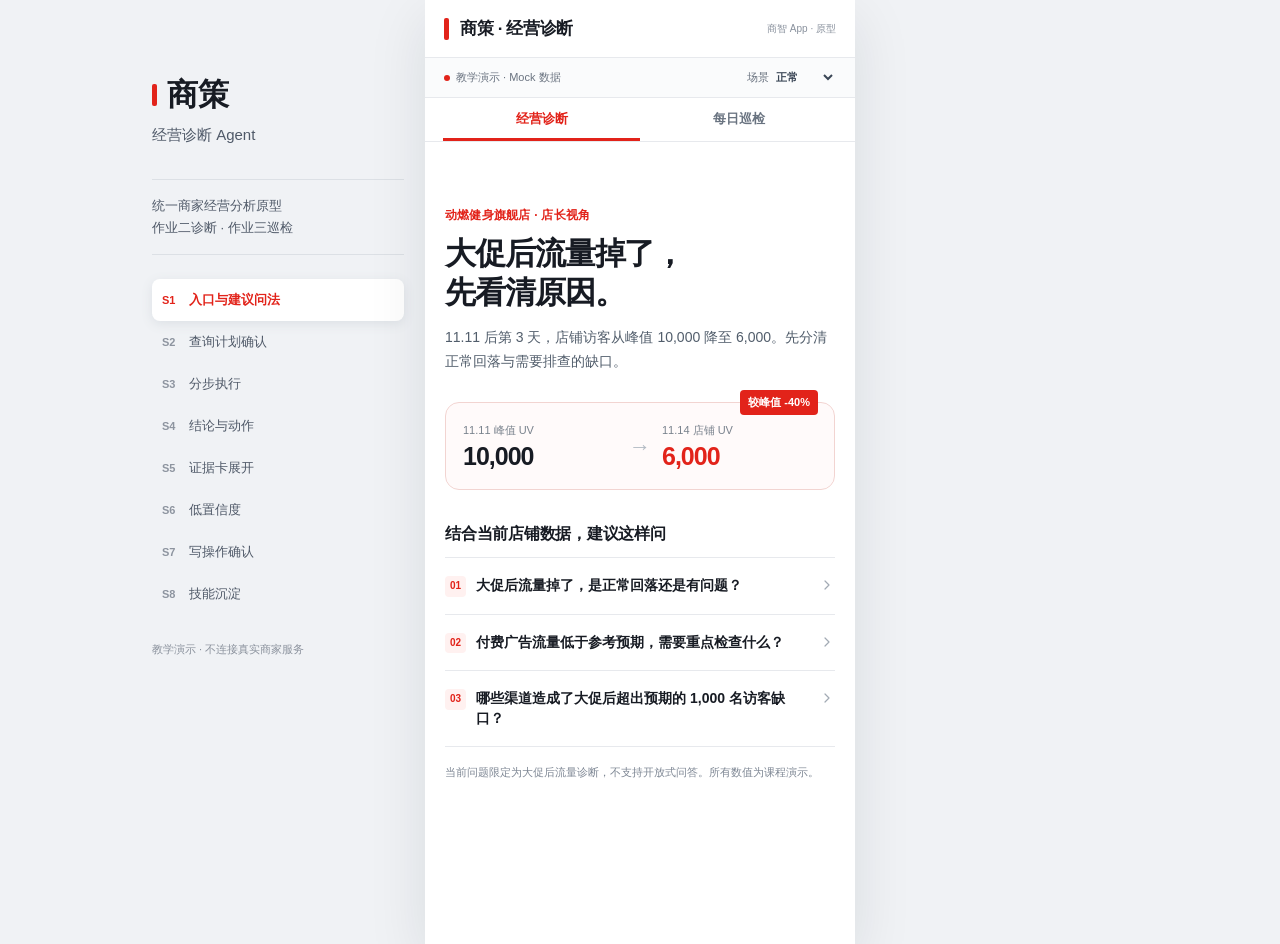
==== commit bd7dfbad: "Add mock daily business pulse skill and interactive reports" ====
--- a/index.html
+++ b/index.html
@@ -4,9 +4,10 @@
   <meta charset="UTF-8">
   <meta name="viewport" content="width=device-width, initial-scale=1, viewport-fit=cover">
   <meta name="theme-color" content="#ffffff">
-  <meta name="description" content="商策 · 经营诊断教学原型：大促后流量诊断八状态可点击链路。">
-  <title>商策 · 经营诊断｜作业二演示</title>
+  <meta name="description" content="商策 · 商家经营分析教学原型：经营诊断与每日经营巡检。">
+  <title>商策 · 经营诊断与每日巡检｜教学演示</title>
   <link rel="stylesheet" href="./src/styles.css">
+  <link rel="stylesheet" href="./src/radar.css">
 </head>
 <body>
   <div id="app"></div>
--- a/src/radar.css
+++ b/src/radar.css
@@ -0,0 +1,108 @@
+.product-tabs{position:sticky;top:98px;z-index:18;display:grid;grid-template-columns:1fr 1fr;background:#fff;border-bottom:1px solid var(--line);padding:0 18px}
+.product-tabs button{border:0;border-bottom:3px solid transparent;background:#fff;color:#697380;font-size:13px;font-weight:700;padding:12px 4px 10px}
+.product-tabs button.active{color:var(--red);border-bottom-color:var(--red)}
+.radar-screen{min-height:calc(100vh - 140px);padding:24px 19px 95px;overflow-wrap:anywhere}
+.radar-screen h1{font-size:27px;line-height:1.26;letter-spacing:-.035em;margin:8px 0 12px}
+.radar-screen h2{font-size:16px;margin:0}
+.radar-screen p{line-height:1.55}
+.radar-kicker,.radar-eyebrow{color:var(--red);font-size:11px;font-weight:800;letter-spacing:.035em;margin:0 0 10px}
+.radar-kicker{display:flex;justify-content:space-between;align-items:center}
+.radar-kicker span{padding:4px 6px;background:#fff0ef;border-radius:5px;letter-spacing:0}
+.radar-notice,.radar-warning{padding:11px 12px;border-radius:8px;background:#fff3ed;color:#8c3828;font-size:12px;margin:10px 0 15px}
+.radar-sub{font-size:13px;color:#687481;margin:0 0 20px}
+.radar-hero{padding:25px 20px 20px;background:linear-gradient(140deg,#fbe7e4 0%,#fff9f8 63%,#fff 100%);border:1px solid #f4d2ce;border-radius:16px;margin:18px 0}
+.radar-hero p{font-size:12px;font-weight:750;color:#a03630;margin:0 0 8px}
+.radar-hero h1{font-size:26px;margin:0;color:#242730}
+.radar-hero h1 span{color:var(--red)}
+.radar-hero-foot{border-top:1px solid #f0d7d4;margin-top:20px;padding-top:11px;font-size:11px;color:#9a6870}
+.radar-disclaimer{font-size:11px;line-height:1.6;color:#64707f;background:#f4f6f8;border-radius:9px;padding:12px}
+.radar-section-head{display:flex;justify-content:space-between;align-items:center;gap:7px;margin:24px 0 10px}
+.radar-section-head h2{font-size:16px}
+.radar-section-head span{color:#84909d;font-size:10px;text-align:right}
+.radar-section-head button{border:0;background:transparent;color:var(--red);font-size:12px;font-weight:720;white-space:nowrap}
+.radar-panel,.radar-detail,.radar-alert,.radar-task,.radar-followup{background:#fff;border:1px solid #e4e8ed;border-radius:11px;padding:15px;margin:10px 0;min-width:0}
+.radar-panel p,.radar-detail p,.radar-task p{font-size:12px;color:#606d7b;margin:8px 0}
+.radar-panel small,.radar-task small{font-size:10px;color:#8d96a3;line-height:1.5;display:block}
+.radar-panel-top{display:flex;justify-content:space-between;gap:8px;align-items:center}
+.radar-panel-top strong{font-size:14px}
+.radar-pill{font-size:10px;color:#ba3029;background:#fff0ef;padding:5px 7px;border-radius:99px;white-space:nowrap}
+.radar-muted{background:#f8f9fa;color:#697583}
+.radar-date-row{display:grid;grid-template-columns:repeat(3,minmax(0,1fr));gap:7px;margin-bottom:14px}
+.radar-date-row button{border:1px solid #dce1e7;border-radius:8px;background:#fff;padding:10px 3px;font-size:12px;font-weight:720;color:#687381}
+.radar-date-row button.active{background:#fff1ef;color:var(--red);border-color:#efbab5}
+.radar-label{display:flex;flex-direction:column;gap:6px;font-size:11px;color:#73808e;font-weight:660;margin:12px 0}
+.radar-label input,.radar-label select,.radar-task-form input,.radar-task-form select{border:1px solid #d7dde5;border-radius:8px;background:#fff;min-height:40px;padding:8px 10px;color:#252e3b;font-size:13px;width:100%;min-width:0}
+.radar-actions{display:flex;gap:8px;margin:17px 0}
+.radar-btn{flex:1;min-width:0;border:1px solid var(--red);background:var(--red);color:#fff;border-radius:9px;padding:11px 10px;font-size:12px;font-weight:750;line-height:1.25;min-height:44px}
+.radar-btn.is-secondary{background:#fff;color:#364554;border-color:#d0d7df}
+.radar-btn:disabled{opacity:.48}
+.radar-text-link{border:0;background:none;color:var(--red);font-size:12px;font-weight:700;text-align:left;padding:8px 0;line-height:1.4}
+.radar-form .radar-btn{width:100%;margin-top:8px}
+.radar-form fieldset{border:0;border-top:1px solid var(--line);padding:15px 0 0;margin:10px 0}
+.radar-form legend{font-size:11px;font-weight:700;color:#718090;padding-right:6px}
+.radar-check{display:inline-flex;align-items:center;gap:3px;width:50%;font-size:12px;color:#374454;margin:5px 0}
+.radar-check input{accent-color:var(--red)}
+.radar-form-grid{display:grid;grid-template-columns:1fr 1fr;gap:10px}
+.radar-line{display:grid;grid-template-columns:98px minmax(0,1fr);gap:7px;padding:9px 0;border-bottom:1px solid #edf0f3;align-items:start}
+.radar-line span{font-size:11px;color:#81909e}
+.radar-line strong{font-size:11px;font-weight:650;line-height:1.55;word-break:break-word}
+.radar-scope{display:flex;flex-wrap:wrap;gap:5px;margin:14px 0}
+.radar-scope span{background:#f3f5f7;border-radius:4px;padding:5px 7px;font-size:10px;color:#697583}
+.radar-summary{background:#fff5f3;border-left:3px solid var(--red);border-radius:0 9px 9px 0;padding:14px 15px;margin:18px 0}
+.radar-summary span{font-size:11px;color:var(--red);font-weight:800}
+.radar-summary p{font-size:15px;font-weight:690;margin:7px 0 0;color:#27313d}
+.radar-kpis{display:grid;grid-template-columns:repeat(2,minmax(0,1fr));gap:9px}
+.radar-kpi{min-width:0;text-align:left;border:1px solid #e0e5eb;border-radius:10px;background:#fff;padding:13px 12px;display:flex;flex-direction:column;gap:5px}
+.radar-kpi.active{border-color:#e9847c;box-shadow:0 0 0 2px #fff3f1}
+.radar-kpi span{font-size:11px;color:#687785}
+.radar-kpi strong{font-size:21px;letter-spacing:-.035em;line-height:1.15;word-break:break-word}
+.radar-kpi small{font-size:10px;color:#8996a3;line-height:1.4}
+.radar-detail{background:#fafbfc;margin-top:11px}
+.radar-detail .radar-section-head{margin:0 0 8px}
+.radar-detail .radar-section-head span{font-size:10px}
+.radar-channel-list{border-top:1px solid #e8ebef;margin-top:8px}
+.radar-channel-list div{display:flex;justify-content:space-between;gap:8px;border-bottom:1px solid #edf0f3;padding:9px 0;font-size:11px}
+.radar-channel-list strong{font-size:11px}
+.radar-evidence{margin-top:14px;border-top:1px solid #e5e9ee;padding-top:12px}
+.radar-evidence summary,.radar-log summary{color:#c12922;font-size:11px;font-weight:750;cursor:pointer;line-height:1.5}
+.radar-alert{padding:0;overflow:hidden}
+.radar-alert>button{width:100%;border:0;background:#fff;display:flex;align-items:center;gap:9px;text-align:left;padding:13px 11px}
+.radar-alert>button div{flex:1;min-width:0}
+.radar-alert>button strong{display:block;font-size:12px;line-height:1.4}
+.radar-alert>button small{display:block;color:#8a95a0;font-size:10px;margin-top:5px;line-height:1.4}
+.radar-alert>button b{font-size:10px;color:var(--red);white-space:nowrap}
+.radar-alert-rank{color:var(--red);font-size:11px;font-weight:800;align-self:flex-start}
+.radar-alert-detail{padding:3px 13px 14px;border-top:1px solid #eef0f3}
+.radar-alert-detail p{font-size:11px;color:#667280;line-height:1.5}
+.radar-task strong{font-size:12px;line-height:1.5;display:block}
+.radar-task-form{display:grid;grid-template-columns:100px minmax(0,1fr);gap:7px;margin-top:11px}
+.radar-task-form input,.radar-task-form select{font-size:11px;min-height:36px;padding:7px}
+.radar-mini-btn{border:0;background:#fff1f0;color:var(--red);font-size:11px;font-weight:750;padding:8px 10px;border-radius:7px;margin-top:8px}
+.radar-followup{background:#f5f8fb;border-color:#dce6ef}
+.radar-followup strong{font-size:12px;color:#315b7f}
+.radar-followup p{font-size:12px;margin:8px 0}
+.radar-followup small{font-size:10px;color:#657686;line-height:1.5}
+.radar-unsupported{color:#9a6031!important;background:#fff8ed;padding:9px;border-radius:7px}
+.radar-steps{list-style:none;margin:22px 0;padding:0}
+.radar-steps li{display:flex;gap:10px;min-height:58px;position:relative}
+.radar-steps li:not(:last-child)::after{content:"";position:absolute;top:27px;left:12px;width:1px;height:30px;background:#dfe3e8}
+.radar-steps li>span{width:25px;height:25px;border-radius:50%;display:grid;place-items:center;background:#e8ebef;color:#83909e;font-size:10px;font-weight:800;flex:none;z-index:1}
+.radar-steps li.done>span,.radar-steps li.active>span{background:var(--red);color:#fff}
+.radar-steps li.failed>span{background:#fff0e4;color:#a55413}
+.radar-steps strong{font-size:12px;display:block;margin:2px 0 4px}
+.radar-steps small{font-size:10px;color:#8b97a3;line-height:1.3;display:block}
+.radar-history-item{display:flex;flex-direction:column;gap:5px;width:100%;text-align:left;border:1px solid #e3e8ed;background:#fff;border-radius:10px;padding:13px;margin:9px 0;overflow-wrap:anywhere}
+.radar-history-item span{font-size:11px;color:var(--red);font-weight:780}
+.radar-history-item strong{font-size:14px}
+.radar-history-item small{font-size:10px;color:#84919e}
+.radar-log{border:1px solid #e2e7ec;border-radius:9px;padding:12px;margin:10px 0;font-size:10px;color:#697785;overflow-wrap:anywhere}
+.radar-log p{font-size:10px}
+.radar-log div{padding:6px 0;border-top:1px solid #edf0f2;line-height:1.4}
+.radar-clear-dialog{position:fixed;z-index:30;left:50%;top:50%;transform:translate(-50%,-50%);width:min(calc(100% - 34px),390px);background:#fff;border:1px solid #dce1e7;border-radius:12px;box-shadow:0 0 0 100vmax #1b24315c,0 18px 45px #151d2830;padding:20px}
+.radar-clear-dialog strong{font-size:16px}
+.radar-clear-dialog p{font-size:12px;line-height:1.5}
+.radar-clear-dialog .radar-btn{display:block;width:100%;margin-top:8px}
+.radar-bottom-nav{position:fixed;z-index:17;bottom:0;left:50%;transform:translateX(-50%);width:min(100%,430px);display:grid;grid-template-columns:repeat(4,1fr);background:#fff;border-top:1px solid #e7e9ed;padding-bottom:env(safe-area-inset-bottom);box-shadow:0 -6px 17px #ffffffcc}
+.radar-bottom-nav button{border:0;background:#fff;color:#82909e;font-size:11px;font-weight:700;padding:13px 2px}
+.radar-bottom-nav button.active{color:var(--red)}
+@media(max-width:375px){.radar-screen{padding-left:15px;padding-right:15px}.radar-kpi strong{font-size:18px}.radar-line{grid-template-columns:86px minmax(0,1fr)}.radar-task-form{grid-template-columns:90px minmax(0,1fr)}}
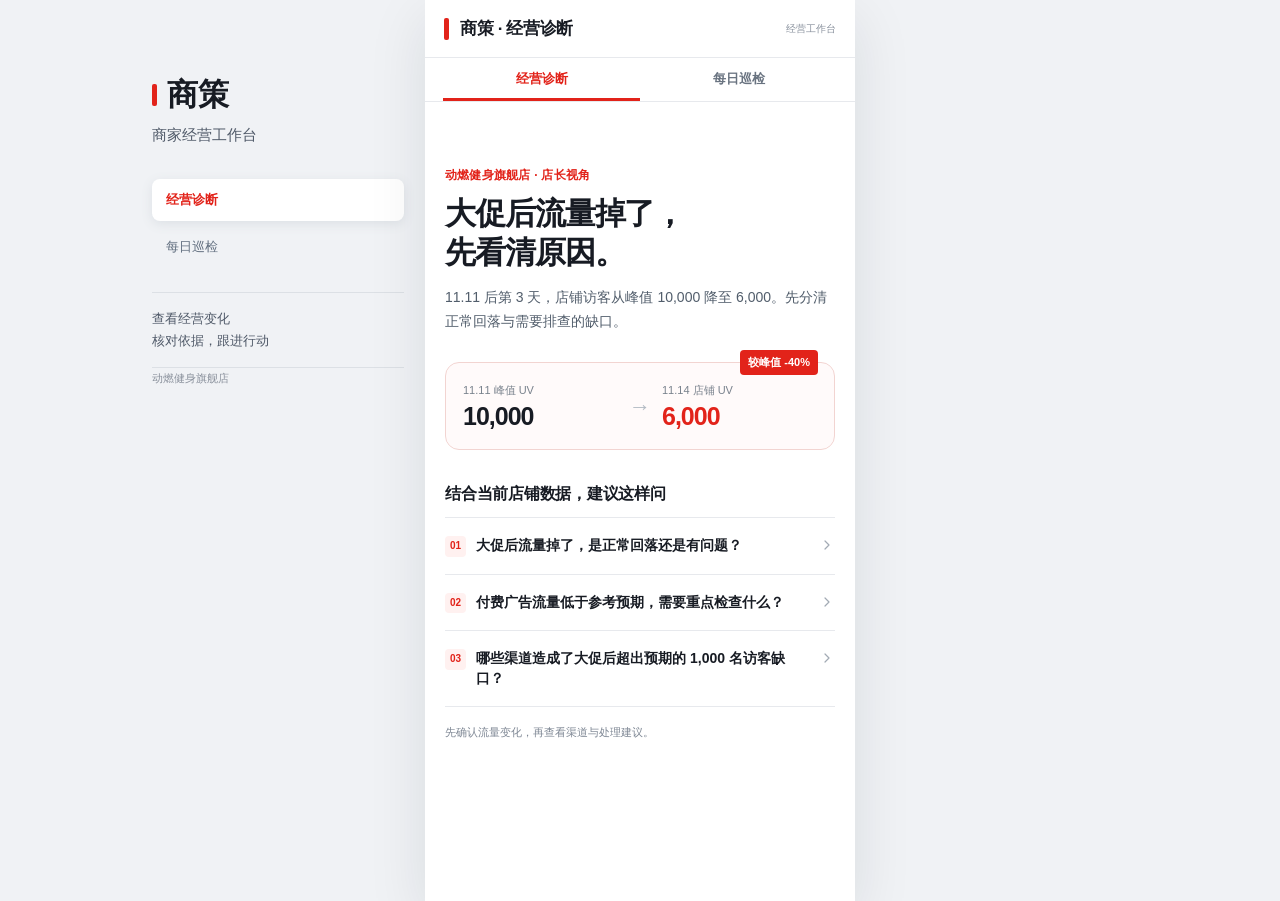
==== commit f99d4134: "Refocus daily inspection on merchant reports and restore back navigation" ====
--- a/index.html
+++ b/index.html
@@ -4,8 +4,8 @@
   <meta charset="UTF-8">
   <meta name="viewport" content="width=device-width, initial-scale=1, viewport-fit=cover">
   <meta name="theme-color" content="#ffffff">
-  <meta name="description" content="商策 · 商家经营分析教学原型：经营诊断与每日经营巡检。">
-  <title>商策 · 经营诊断与每日巡检｜教学演示</title>
+  <meta name="description" content="商策商家经营工作台：查看经营变化、分析异常、跟进处理。">
+  <title>商策 · 商家经营工作台</title>
   <link rel="stylesheet" href="./src/styles.css">
   <link rel="stylesheet" href="./src/radar.css">
 </head>
--- a/src/radar.css
+++ b/src/radar.css
@@ -1,7 +1,7 @@
-.product-tabs{position:sticky;top:98px;z-index:18;display:grid;grid-template-columns:1fr 1fr;background:#fff;border-bottom:1px solid var(--line);padding:0 18px}
+.product-tabs{position:sticky;top:58px;z-index:18;display:grid;grid-template-columns:1fr 1fr;background:#fff;border-bottom:1px solid var(--line);padding:0 18px}
 .product-tabs button{border:0;border-bottom:3px solid transparent;background:#fff;color:#697380;font-size:13px;font-weight:700;padding:12px 4px 10px}
 .product-tabs button.active{color:var(--red);border-bottom-color:var(--red)}
-.radar-screen{min-height:calc(100vh - 140px);padding:24px 19px 95px;overflow-wrap:anywhere}
+.radar-screen{min-height:calc(100vh - 101px);padding:24px 19px 95px;overflow-wrap:anywhere}
 .radar-screen h1{font-size:27px;line-height:1.26;letter-spacing:-.035em;margin:8px 0 12px}
 .radar-screen h2{font-size:16px;margin:0}
 .radar-screen p{line-height:1.55}
@@ -51,6 +51,8 @@
 .radar-summary{background:#fff5f3;border-left:3px solid var(--red);border-radius:0 9px 9px 0;padding:14px 15px;margin:18px 0}
 .radar-summary span{font-size:11px;color:var(--red);font-weight:800}
 .radar-summary p{font-size:15px;font-weight:690;margin:7px 0 0;color:#27313d}
+.radar-summary h2{font-size:16px;line-height:1.4;margin:7px 0 0}
+.radar-summary h2+p{font-size:12px;line-height:1.65;font-weight:500;color:#64717e;margin-top:7px}
 .radar-kpis{display:grid;grid-template-columns:repeat(2,minmax(0,1fr));gap:9px}
 .radar-kpi{min-width:0;text-align:left;border:1px solid #e0e5eb;border-radius:10px;background:#fff;padding:13px 12px;display:flex;flex-direction:column;gap:5px}
 .radar-kpi.active{border-color:#e9847c;box-shadow:0 0 0 2px #fff3f1}
@@ -105,4 +107,31 @@
 .radar-bottom-nav{position:fixed;z-index:17;bottom:0;left:50%;transform:translateX(-50%);width:min(100%,430px);display:grid;grid-template-columns:repeat(4,1fr);background:#fff;border-top:1px solid #e7e9ed;padding-bottom:env(safe-area-inset-bottom);box-shadow:0 -6px 17px #ffffffcc}
 .radar-bottom-nav button{border:0;background:#fff;color:#82909e;font-size:11px;font-weight:700;padding:13px 2px}
 .radar-bottom-nav button.active{color:var(--red)}
+.rail-main,.rail-subnav{display:grid;gap:5px;margin:24px 0}
+.rail-main button,.rail-subnav button{border:0;background:transparent;text-align:left;padding:12px 14px;border-radius:8px;color:#637080;font-size:13px}
+.rail-main button.active{background:#fff;color:var(--red);font-weight:750;box-shadow:0 3px 12px #dce0e5}
+.rail-subnav{padding-left:14px;margin-top:-10px}
+.rail-subnav button{font-size:12px;padding:10px 14px}
+.rail-subnav button.active{color:var(--red);font-weight:700}
+.radar-shop{margin:0 0 7px;color:#65717f;font-size:12px;font-weight:650}
+.radar-report-heading h1{font-size:28px;margin:0 0 14px}
+.radar-report-meta{display:flex;align-items:center;gap:10px;font-size:10px;color:#87919d;margin-bottom:19px}
+.radar-date-button{background:#f4f5f7;border:0;padding:7px 9px;border-radius:6px;font-size:11px;font-weight:700;color:#384657}
+.radar-date-button span{padding-left:9px;color:#8a939e}
+.radar-refresh{margin-left:auto;border:0;background:transparent;color:#717e8b;font-size:22px;min-width:32px;min-height:32px}
+.radar-subscription-strip{display:flex;align-items:center;gap:10px;padding:12px;background:#f7f8fa;border-radius:9px;margin:0 0 16px}
+.radar-subscription-strip>div{flex:1;min-width:0}
+.radar-subscription-strip strong{display:block;font-size:12px}
+.radar-subscription-strip small{display:block;font-size:10px;color:#8b96a2;line-height:1.5;margin-top:4px}
+.radar-subscription-strip button{border:0;background:transparent;white-space:nowrap;color:var(--red);font-size:11px;font-weight:750;padding:8px 0}
+.radar-todo-entry{display:flex;align-items:center;justify-content:space-between;gap:10px;width:100%;border:1px solid #e4e8ed;border-radius:10px;background:#fff;text-align:left;padding:14px;margin:20px 0}
+.radar-todo-entry strong{display:block;font-size:14px;color:#27313d}
+.radar-todo-entry small{display:block;font-size:11px;color:#8b95a1;margin-top:5px}
+.radar-todo-entry b{font-size:11px;color:var(--red)}
+.radar-history-item b{font-size:11px;color:var(--red);margin-top:7px}
+.radar-pause{display:block;margin:12px auto 0;color:#7c8793;font-weight:500}
+.radar-form fieldset{margin-top:0;border-top:0;padding-top:0}
+.radar-screen .radar-detail{background:#fff;margin-bottom:20px}
+.radar-screen .radar-detail+.radar-btn{width:100%}
+.screen{min-height:calc(100vh - 101px)}
 @media(max-width:375px){.radar-screen{padding-left:15px;padding-right:15px}.radar-kpi strong{font-size:18px}.radar-line{grid-template-columns:86px minmax(0,1fr)}.radar-task-form{grid-template-columns:90px minmax(0,1fr)}}
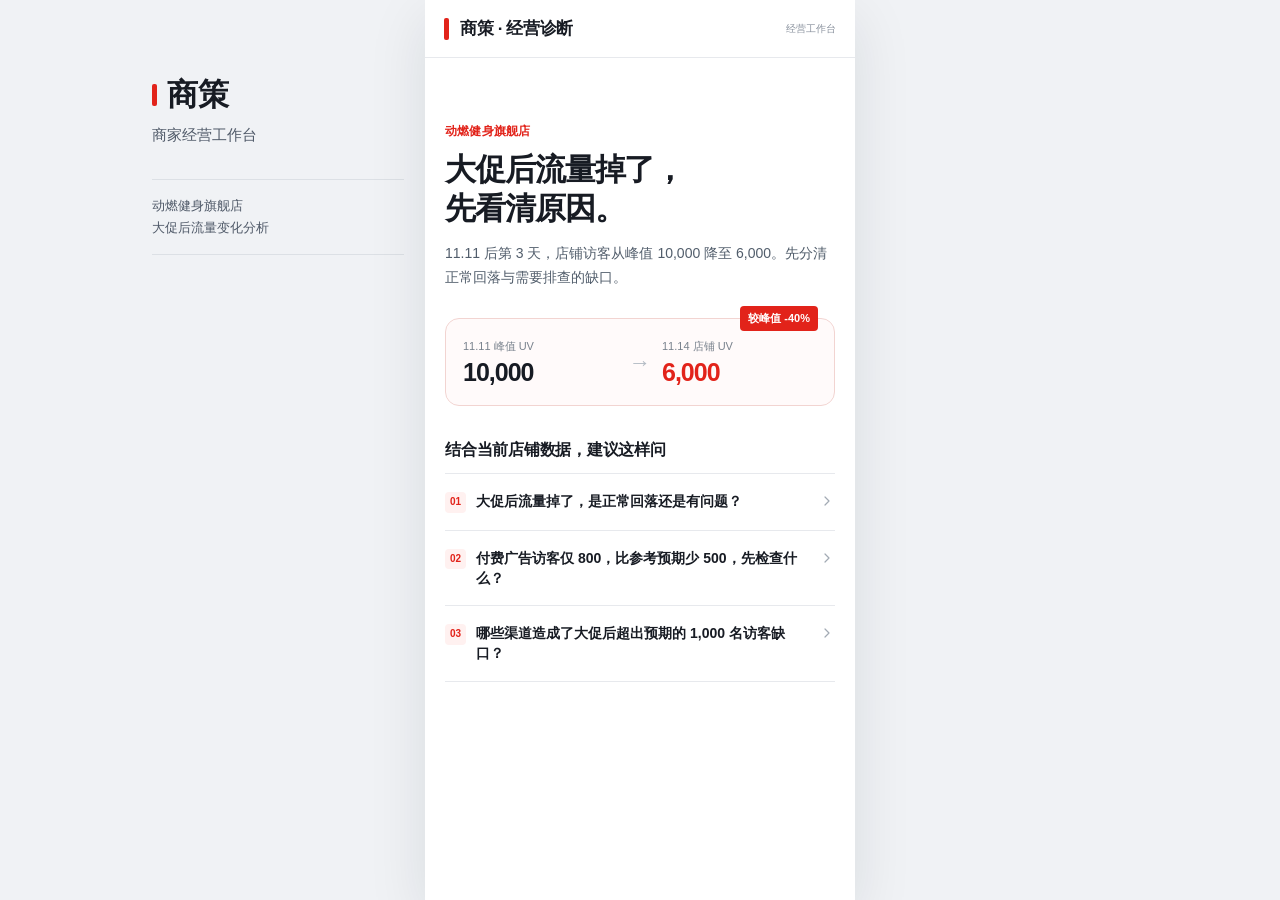
==== commit f13fb407: "Complete merchant diagnosis review and saved-analysis flow" ====
--- a/index.html
+++ b/index.html
@@ -7,7 +7,6 @@
   <meta name="description" content="商策商家经营工作台：查看经营变化、分析异常、跟进处理。">
   <title>商策 · 商家经营工作台</title>
   <link rel="stylesheet" href="./src/styles.css">
-  <link rel="stylesheet" href="./src/radar.css">
 </head>
 <body>
   <div id="app"></div>
--- a/src/styles.css
+++ b/src/styles.css
@@ -41,3 +41,18 @@
 @media(max-width:430px){body{background:#fff}.phone-surface{box-shadow:none}.screen{padding-left:19px;padding-right:19px}.sticky-actions{padding-left:19px;padding-right:19px}}
 @media(max-width:360px){.topbar-right{display:none}.entry-signal strong{font-size:21px}.metric-trio b{font-size:17px}}
 @media(prefers-reduced-motion:reduce){html{scroll-behavior:auto}.switch span{transition:none}}
+.query-context{padding:12px 14px;border-radius:10px;background:#f6f7f9;margin:16px 0}
+.query-context>span{font-size:10px;color:#85909d}
+.query-context p{font-size:13px;color:#354251;margin:5px 0 0;font-weight:600}
+.saved-diagnosis{margin-top:25px;padding-top:17px;border-top:1px solid var(--line)}
+.saved-diagnosis>span{font-size:11px;color:#82909c}
+.saved-diagnosis button{display:block;width:100%;text-align:left;border:1px solid var(--line);background:#fff;border-radius:9px;padding:13px;margin-top:8px}
+.saved-diagnosis strong,.saved-diagnosis small{display:block}
+.saved-diagnosis strong{font-size:12px;color:#344250}
+.saved-diagnosis small{font-size:11px;color:var(--red);margin-top:7px}
+.approval-receipt{display:flex;justify-content:space-between;align-items:center;gap:10px;background:#f1f8f3;border-radius:8px;padding:12px;margin:16px 0;color:#426b4d}
+.approval-receipt strong{font-size:12px;word-break:break-word}
+.approval-receipt span{font-size:11px;white-space:nowrap}
+
+.screen{min-height:calc(100vh - 58px)}
+.rail-saved-button{margin-top:24px;border:0;background:#fff;color:#e2231a;border-radius:8px;padding:12px 14px;font-size:12px;font-weight:700}
